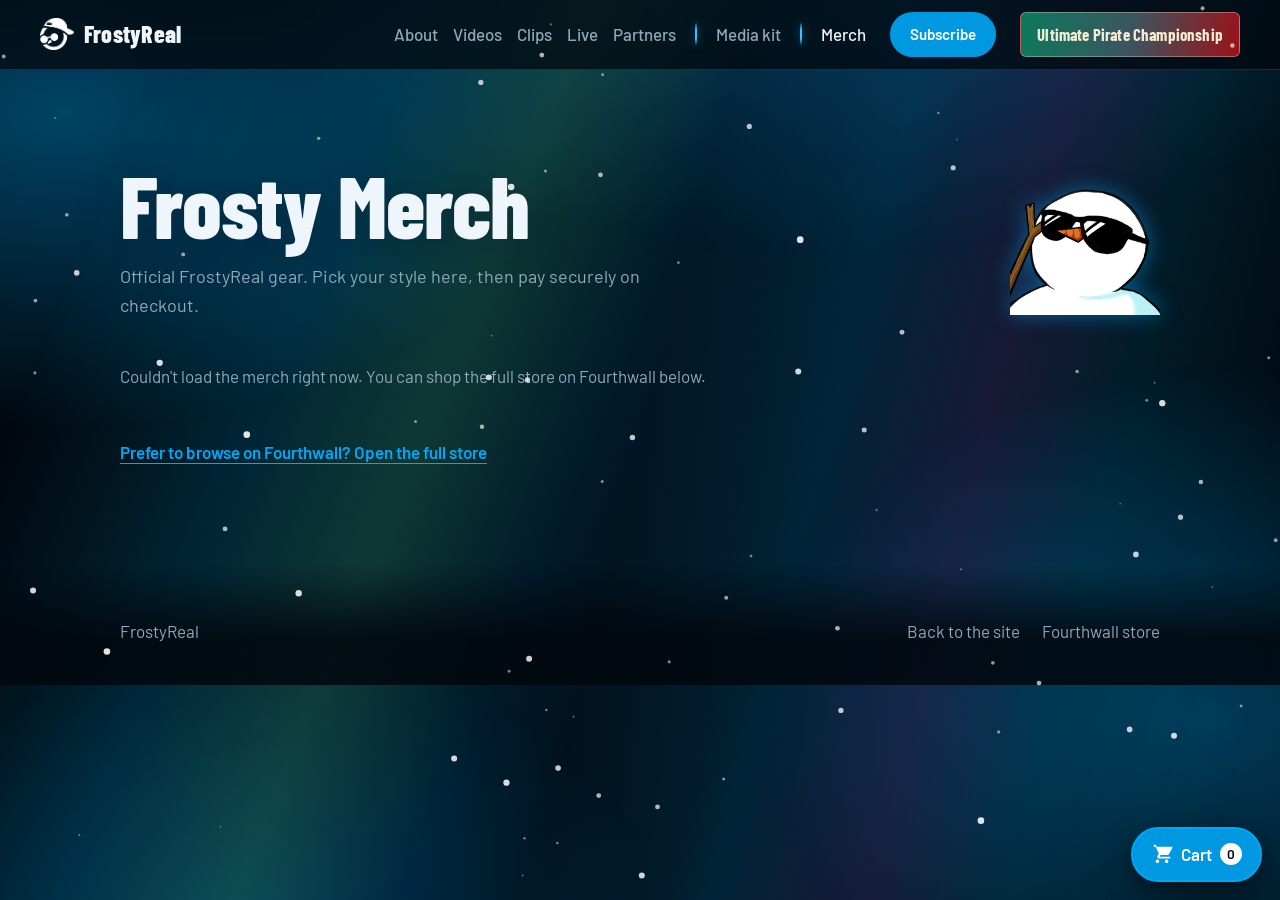
==== merch.html @ 1eb780c6 "Initial Upload" ====
<!doctype html>
<html lang="en">
<head>
  <meta charset="utf-8">
  <meta name="viewport" content="width=device-width, initial-scale=1">
  <title>Frosty Merch | FrostyReal</title>
  <meta name="description" content="Official FrostyReal merch. Hoodies, shirts, shorts and more. Pick your style here and check out securely.">
  <meta property="og:title" content="FrostyReal merch">
  <meta property="og:image" content="images/banner.jpg">
  <link rel="icon" href="images/favicon.png">
  <link rel="preconnect" href="https://fonts.googleapis.com">
  <link rel="preconnect" href="https://fonts.gstatic.com" crossorigin>
  <link href="https://fonts.googleapis.com/css2?family=Barlow+Condensed:wght@600;700;800&family=Barlow:wght@400;500;600&display=swap" rel="stylesheet">
  <link rel="stylesheet" href="style.css">
  <link rel="stylesheet" href="merch.css">
</head>
<body class="merch-page">
  <canvas id="snow" aria-hidden="true"></canvas>

  <header class="nav">
    <a class="nav-brand" href="index.html#top" aria-label="FrostyReal home">
      <img src="images/logo-white.png" alt="" width="34" height="32">
      <span>FrostyReal</span>
    </a>
    <nav class="nav-links" aria-label="Main">
      <a href="index.html#about">About</a>
      <a href="index.html#videos">Videos</a>
      <a href="index.html#clips">Clips</a>
      <a href="index.html#live">Live</a>
      <a href="index.html#partners">Partners</a>
      <span class="nav-sep" aria-hidden="true"></span>
      <a href="media-kit.html">Media kit</a>
      <span class="nav-sep" aria-hidden="true"></span>
      <a href="merch.html" aria-current="page">Merch</a>
    </nav>
    <a class="btn btn-small" href="https://www.youtube.com/@frostyreallive?sub_confirmation=1" target="_blank" rel="noopener">Subscribe</a>
    <a class="upc-tab" href="upc.html"><span class="upc-long">Ultimate Pirate Championship</span><span class="upc-short">UPC</span></a>
  </header>

  <main>
    <section class="shop-top">
      <div class="wrap shop-top-inner">
        <div>
          <h1>Frosty Merch</h1>
          <p class="lead">Official FrostyReal gear. Pick your style here, then pay securely on checkout.</p>
        </div>
        <img class="shop-emote" src="images/emote-shades.png" alt="" width="256" height="256">
      </div>
    </section>

    <section class="shop-body">
      <div class="wrap">
        <p id="shop-status" class="shop-status" aria-live="polite">Loading the merch...</p>
        <ul id="shop-grid" class="shop-grid"></ul>
        <p class="more"><a href="https://frostyrealkick-shop.fourthwall.com/" target="_blank" rel="noopener">Prefer to browse on Fourthwall? Open the full store</a></p>
      </div>
    </section>
  </main>

  <button id="cart-btn" class="cart-btn" type="button" aria-label="Open cart">
    <svg viewBox="0 0 24 24" width="22" height="22" aria-hidden="true"><path fill="currentColor" d="M7 18a2 2 0 1 0 0 4 2 2 0 0 0 0-4zm10 0a2 2 0 1 0 0 4 2 2 0 0 0 0-4zM3 2v2h2l3.6 7.6-1.4 2.4A2 2 0 0 0 9 17h12v-2H9.4l1.1-2h7.5a2 2 0 0 0 1.7-1l3.6-6.5A1 1 0 0 0 22.4 4H6.2l-.9-2H3z"/></svg>
    <span>Cart</span><span id="cart-count" class="cart-count">0</span>
  </button>

  <div id="overlay" class="overlay" hidden></div>

  <aside id="cart" class="drawer" aria-label="Your cart" hidden>
    <div class="drawer-head"><h2>Your cart</h2><button type="button" class="x" id="cart-close" aria-label="Close cart">&times;</button></div>
    <ul id="cart-lines" class="cart-lines"></ul>
    <div class="drawer-foot">
      <p class="subtotal"><span>Subtotal</span><strong id="cart-total">$0.00</strong></p>
      <p class="fine">Shipping and taxes are added at checkout.</p>
      <button id="checkout" class="btn btn-wide" type="button">Checkout</button>
      <p id="cart-msg" class="fine" aria-live="polite"></p>
    </div>
  </aside>

  <div id="pdp" class="pdp" role="dialog" aria-modal="true" aria-labelledby="pdp-title" hidden>
    <div class="pdp-card">
      <button type="button" class="x pdp-x" id="pdp-close" aria-label="Close">&times;</button>
      <div class="pdp-gallery">
        <div class="pdp-stage"><img id="pdp-main" alt=""></div>
        <ul id="pdp-thumbs" class="pdp-thumbs"></ul>
      </div>
      <div class="pdp-info">
        <h2 id="pdp-title"></h2>
        <p id="pdp-price" class="pdp-price"></p>
        <div id="pdp-colors" class="opt"></div>
        <div id="pdp-sizes" class="opt"></div>
        <p id="pdp-desc" class="pdp-desc"></p>
        <button id="pdp-add" class="btn btn-wide" type="button">Add to cart</button>
        <p id="pdp-msg" class="fine" aria-live="polite"></p>
      </div>
    </div>
  </div>

  <footer class="footer">
    <div class="wrap footer-inner">
      <span>FrostyReal</span>
      <span class="footer-links">
        <a href="index.html">Back to the site</a>
        <a href="https://frostyrealkick-shop.fourthwall.com/" target="_blank" rel="noopener">Fourthwall store</a>
      </span>
    </div>
  </footer>

  <script src="script.js"></script>
  <script src="merch.js"></script>
</body>
</html>
---- style.css ----
:root {
  --night: #02070d;
  --night-2: #06121d;
  --deep: #0a2236;
  --frost: #0098e0;
  --frost-bright: #00a7f5;
  --ice: #eef6fb;
  --mute: #8fa8ba;
  --line: rgba(238, 246, 251, 0.12);
  --display: "Barlow Condensed", "Arial Narrow", sans-serif;
  --body: "Barlow", system-ui, sans-serif;
}

*, *::before, *::after { box-sizing: border-box; }
html { scroll-behavior: smooth; scroll-padding-top: 76px; }
body {
  margin: 0;
  background: var(--night);
  color: var(--ice);
  font-family: var(--body);
  font-size: 1.0625rem;
  line-height: 1.6;
  -webkit-font-smoothing: antialiased;
}
img { max-width: 100%; display: block; }
a { color: inherit; }
:focus-visible { outline: 3px solid var(--frost-bright); outline-offset: 3px; border-radius: 4px; }

#snow {
  position: fixed;
  inset: 0;
  width: 100%;
  height: 100%;
  pointer-events: none;
  z-index: 50;
}

/* Navigation */
.nav {
  position: sticky;
  top: 0;
  z-index: 40;
  display: flex;
  align-items: center;
  gap: 24px;
  padding: 12px clamp(16px, 4vw, 40px);
  background: rgba(2, 7, 13, 0.72);
  backdrop-filter: blur(10px);
  border-bottom: 1px solid var(--line);
}
.nav-brand { display: flex; align-items: center; gap: 10px; text-decoration: none; font-family: var(--display); font-weight: 800; font-size: 1.5rem; letter-spacing: 0.01em; }
.nav-links { display: flex; gap: 22px; margin-left: auto; }
.nav-links a { text-decoration: none; color: var(--mute); font-weight: 500; transition: color 0.15s; }
.nav-links a:hover { color: var(--ice); }

/* Buttons */
.btn {
  display: inline-block;
  padding: 13px 26px;
  border-radius: 999px;
  background: var(--frost);
  color: #fff;
  font-weight: 600;
  text-decoration: none;
  border: 2px solid var(--frost);
  transition: background 0.15s, border-color 0.15s, transform 0.15s;
}
.btn:hover { background: var(--frost-bright); border-color: var(--frost-bright); }
.btn-ghost { background: transparent; border-color: rgba(255, 255, 255, 0.7); }
.btn-ghost:hover { background: rgba(255, 255, 255, 0.14); border-color: #fff; }
.btn-small { padding: 8px 18px; font-size: 0.95rem; }

/* Hero: the banner, rebuilt as a page */
.hero {
  position: relative;
  overflow: hidden;
  min-height: min(88vh, 780px);
  display: flex;
  align-items: center;
  background: linear-gradient(180deg, var(--frost-bright) 0%, #0079b8 34%, #013a5c 66%, rgba(2, 7, 13, 0.0) 100%);
}
.hero-inner {
  position: relative;
  z-index: 2;
  width: 100%;
  max-width: 1120px;
  margin: 0 auto;
  padding: 72px clamp(16px, 4vw, 40px) 150px;
  display: grid;
  grid-template-columns: auto 1fr;
  align-items: center;
  gap: clamp(28px, 6vw, 80px);
}
.hero-logo { width: clamp(150px, 24vw, 300px); height: auto; filter: drop-shadow(0 12px 32px rgba(0, 20, 40, 0.35)); animation: rise 0.9s ease-out both; }
.hero-copy { animation: rise 0.9s 0.15s ease-out both; }
h1 {
  margin: 0;
  font-family: var(--display);
  font-weight: 800;
  font-size: clamp(4.2rem, 13vw, 9rem);
  line-height: 0.88;
  letter-spacing: -0.01em;
  text-shadow: 0 6px 40px rgba(0, 25, 50, 0.35);
}
.hero-tag { margin: 18px 0 8px; font-family: var(--display); font-weight: 600; font-size: clamp(1.5rem, 3.2vw, 2.25rem); line-height: 1.1; }
.hero-sub { margin: 0 0 28px; max-width: 34ch; font-size: 1.125rem; color: rgba(255, 255, 255, 0.88); }
.hero-actions { display: flex; flex-wrap: wrap; gap: 12px; }

.hills { position: absolute; left: 0; right: 0; bottom: -1px; width: 100%; height: clamp(110px, 18vw, 220px); z-index: 1; }
.hill-back { fill: #0a2236; }
.hill-front { fill: var(--night-2); }

@keyframes rise { from { opacity: 0; transform: translateY(24px); } to { opacity: 1; transform: none; } }

/* Sections */
.section { padding: clamp(56px, 9vw, 104px) 0; background: var(--night-2); }
.section-alt { background: var(--night); }
.wrap { width: 100%; max-width: 1120px; margin: 0 auto; padding: 0 clamp(16px, 4vw, 40px); }
h2 { margin: 0 0 8px; font-family: var(--display); font-weight: 800; font-size: clamp(2.4rem, 6vw, 3.75rem); line-height: 1; }
h3 { margin: 0 0 10px; font-family: var(--display); font-weight: 700; font-size: clamp(1.5rem, 3vw, 2rem); line-height: 1.1; }
.lead { margin: 0 0 36px; max-width: 56ch; color: var(--mute); font-size: 1.125rem; }
.more { margin: 28px 0 0; }
.more a { color: var(--frost-bright); font-weight: 600; text-underline-offset: 4px; }
.more a:hover { color: #fff; }

.player { position: relative; aspect-ratio: 16 / 9; background: #000; border-radius: 10px; overflow: hidden; box-shadow: 0 20px 60px rgba(0, 0, 0, 0.5); }
.player iframe { position: absolute; inset: 0; width: 100%; height: 100%; border: 0; }
.player-live { max-width: 960px; }

.featured { display: grid; grid-template-columns: 1.7fr 1fr; gap: clamp(20px, 4vw, 44px); align-items: center; margin-bottom: 48px; }
.featured-text p { margin: 0 0 20px; color: var(--mute); }

.video-grid { list-style: none; margin: 0; padding: 0; display: grid; grid-template-columns: repeat(auto-fill, minmax(190px, 1fr)); gap: 24px 20px; }
.video-grid a { display: block; text-decoration: none; }
.video-grid img { width: 100%; aspect-ratio: 16 / 9; object-fit: cover; border-radius: 8px; background: var(--deep); transition: transform 0.2s, box-shadow 0.2s; }
.video-grid a:hover img { transform: translateY(-3px); box-shadow: 0 0 0 2px var(--frost); }
.video-grid span { display: block; margin-top: 10px; font-weight: 500; line-height: 1.35; }

.clip-grid { display: grid; grid-template-columns: repeat(auto-fill, minmax(200px, 1fr)); gap: 20px; }
.clip { position: relative; aspect-ratio: 9 / 16; background: #000; border-radius: 10px; overflow: hidden; }
.clip iframe { position: absolute; inset: 0; width: 100%; height: 100%; border: 0; }
.clip-empty { grid-column: 1 / -1; padding: 40px 24px; border: 2px dashed var(--line); border-radius: 10px; color: var(--mute); }
.clip-empty a { color: var(--frost-bright); font-weight: 600; }

/* Media kit */
.kit { display: grid; grid-template-columns: 1fr 1fr; gap: clamp(28px, 5vw, 64px); align-items: start; }
.kit-about p { margin: 0 0 24px; max-width: 52ch; }
.kit-stats { margin: 0; display: grid; grid-template-columns: 1fr 1fr; gap: 14px; }
.kit-stats div { padding: 18px 20px; background: var(--night-2); border: 1px solid var(--line); border-radius: 10px; }
.kit-stats dt { color: var(--mute); font-size: 0.95rem; }
.kit-stats dd { margin: 4px 0 0; font-family: var(--display); font-weight: 800; font-size: 2.4rem; line-height: 1; color: var(--frost-bright); }
.kit-stats .todo { border-style: dashed; }
.kit-stats .todo dd { font-family: var(--body); font-weight: 500; font-size: 1rem; color: var(--mute); padding-top: 10px; }
.note { margin: 24px 0 0; color: var(--mute); font-size: 0.9rem; }

.footer { padding: 32px 0 40px; background: var(--night); border-top: 1px solid var(--line); color: var(--mute); }
.footer-inner { display: flex; flex-wrap: wrap; gap: 16px; justify-content: space-between; }
.footer-links { display: flex; flex-wrap: wrap; gap: 8px 22px; }
.footer a { text-decoration: none; }
.footer a:hover { color: var(--ice); }

/* Phones and small screens */
@media (max-width: 820px) {
  .hero-inner { grid-template-columns: 1fr; text-align: left; padding-top: 48px; }
  .hero-logo { width: 130px; }
  .featured, .kit { grid-template-columns: 1fr; }
  .nav { flex-wrap: wrap; gap: 8px 16px; }
  .nav-links { order: 3; width: 100%; margin-left: 0; gap: 18px; overflow-x: auto; padding-bottom: 2px; }
  .nav .btn { margin-left: auto; }
}
@media (max-width: 480px) {
  .kit-stats { grid-template-columns: 1fr; }
}

@media (prefers-reduced-motion: reduce) {
  html { scroll-behavior: auto; }
  .hero-logo, .hero-copy { animation: none; }
  .video-grid img { transition: none; }
}

.kit-about .email { margin: 14px 0 0; color: var(--mute); font-size: 0.95rem; }

/* ---------- Embeds and fallbacks ---------- */
.embed-fallback {
  position: absolute; inset: 0;
  display: flex; flex-direction: column; align-items: center; justify-content: center; gap: 12px;
  padding: 16px; text-align: center; text-decoration: none; color: #fff;
  background: linear-gradient(180deg, #013a5c, var(--night)) center / cover no-repeat;
}
.embed-fallback::before { content: ""; position: absolute; inset: 0; background: rgba(2, 7, 13, 0.45); transition: background 0.2s; }
.embed-fallback:hover::before { background: rgba(2, 7, 13, 0.25); }
.embed-play, .embed-label { position: relative; }
.embed-play { width: 62px; height: 62px; border-radius: 50%; background: var(--frost); box-shadow: 0 6px 24px rgba(0, 0, 0, 0.45); }
.embed-play::after { content: ""; position: absolute; left: 25px; top: 18px; border-left: 20px solid #fff; border-top: 13px solid transparent; border-bottom: 13px solid transparent; }
.embed-label { font-weight: 600; font-size: 0.95rem; text-shadow: 0 2px 10px rgba(0, 0, 0, 0.6); }

.clip-grid { grid-template-columns: repeat(auto-fill, minmax(190px, 1fr)); align-items: start; }
.clip-card p { margin: 10px 0 0; font-weight: 500; line-height: 1.35; }
.clip .embed-label { font-size: 0.85rem; }

.live-grid { display: grid; grid-template-columns: 1fr 1fr; gap: clamp(20px, 3vw, 36px); }
.live-grid h3 { margin-bottom: 12px; }

/* ---------- Partners ---------- */
.section-partner { background: var(--night); }
.partner-grid { display: grid; grid-template-columns: 1.15fr 1fr; gap: clamp(24px, 4vw, 52px); align-items: stretch; }
.sponsor { display: grid; grid-template-columns: auto 1fr; gap: clamp(18px, 3vw, 32px); align-items: center; padding: clamp(18px, 3vw, 28px); background: var(--deep); border: 1px solid var(--line); border-radius: 14px; }
.sponsor-logo { display: block; padding: 12px; background: #fbf8f2; border-radius: 12px; }
.sponsor-logo img { width: clamp(120px, 16vw, 190px); height: auto; }
.sponsor-text p { margin: 0 0 12px; }
.sponsor-text .code { color: var(--mute); }
.sponsor-text .code strong { color: var(--frost-bright); font-size: 1.1em; }
.work-with-me ul { margin: 0 0 24px; padding-left: 1.2em; }
.work-with-me li { margin-bottom: 6px; }

.kit-stats-wide { grid-template-columns: repeat(auto-fit, minmax(150px, 1fr)); margin-bottom: 28px; }

/* ---------- Media kit page ---------- */
.mk-top { background: linear-gradient(180deg, var(--frost-bright), #0079b8 55%, #013a5c); }
.mk-top-inner { max-width: 1120px; margin: 0 auto; padding: clamp(32px, 6vw, 64px) clamp(16px, 4vw, 40px); display: grid; grid-template-columns: auto 1fr; gap: clamp(24px, 5vw, 64px); align-items: center; }
.mk-photo { width: clamp(150px, 26vw, 320px); height: auto; border-radius: 14px; box-shadow: 0 16px 48px rgba(0, 20, 40, 0.45); }
.mk-mark { margin-bottom: 12px; }
.mk-id h1 { font-size: clamp(3.4rem, 9vw, 6.5rem); }
.mk-tag { margin: 12px 0 20px; font-family: var(--display); font-weight: 600; font-size: clamp(1.3rem, 2.6vw, 1.8rem); }
.mk-total { margin: 0; max-width: 34ch; font-size: 1.1rem; color: rgba(255, 255, 255, 0.9); }
.mk-total strong { display: block; font-family: var(--display); font-weight: 800; font-size: clamp(2.6rem, 6vw, 4rem); line-height: 1; color: #fff; }

.mk-section { padding: clamp(36px, 6vw, 64px) 0; background: var(--night-2); }
.mk-section.mk-two { background: var(--night); }
.mk-circles { list-style: none; margin: 0; padding: 0; display: grid; grid-template-columns: repeat(auto-fit, minmax(150px, 1fr)); gap: 20px; }
.mk-circles li { aspect-ratio: 1; display: flex; flex-direction: column; align-items: center; justify-content: center; gap: 6px; padding: 18px; text-align: center; border: 2px solid var(--frost); border-radius: 50%; background: rgba(0, 152, 224, 0.08); max-width: 220px; justify-self: center; width: 100%; }
.mk-circles strong { font-family: var(--display); font-weight: 800; font-size: clamp(2rem, 4.5vw, 3rem); line-height: 1; color: var(--frost-bright); }
.mk-circles span { color: var(--mute); font-size: 0.9rem; line-height: 1.3; }

.mk-cols { display: grid; grid-template-columns: 1fr auto; gap: clamp(24px, 5vw, 64px); align-items: center; }
.mk-about { margin: 0; max-width: 62ch; }
.mk-snowman { width: clamp(150px, 22vw, 260px); height: auto; }
.mk-list { margin: 0; padding-left: 1.2em; max-width: 56ch; }
.mk-list li { margin-bottom: 10px; }
.mk-current .sponsor-logo { display: inline-block; margin-top: 8px; }

.mk-audience { margin: 0; display: grid; grid-template-columns: repeat(auto-fit, minmax(240px, 1fr)); gap: 14px; }
.mk-audience div { padding: 18px 20px; background: var(--night); border: 1px solid var(--line); border-radius: 10px; }
.mk-audience dt { font-family: var(--display); font-weight: 700; font-size: 1.5rem; margin-bottom: 4px; }
.mk-audience dd { margin: 0; color: var(--mute); }
.mk-audience strong { color: var(--frost-bright); font-family: var(--display); font-weight: 800; font-size: 1.6rem; margin-right: 4px; }

.mk-contact { background: var(--night) !important; }
.mk-contact .mk-about { margin-bottom: 24px; }
.mk-contact a:not(.btn) { color: var(--frost-bright); font-weight: 600; }
button.btn { font: inherit; font-weight: 600; cursor: pointer; }
.nav-links a[aria-current="page"] { color: var(--ice); }

@media (max-width: 820px) {
  .live-grid, .partner-grid { grid-template-columns: 1fr; }
  .sponsor { grid-template-columns: 1fr; }
  .mk-top-inner { grid-template-columns: 1fr; }
  .mk-photo { width: 160px; }
  .mk-cols { grid-template-columns: 1fr; }
  .mk-snowman { width: 150px; }
}

@media print {
  #snow, .nav, .no-print, .footer { display: none !important; }
  body { -webkit-print-color-adjust: exact; print-color-adjust: exact; }
  .mk-section, .mk-top { break-inside: avoid; }
}

/* ---------- About and schedule ---------- */
.section-about { background: var(--night); padding-top: clamp(40px, 6vw, 72px); }
.about-grid { display: grid; grid-template-columns: 1.4fr 1fr; gap: clamp(24px, 5vw, 64px); align-items: start; }
.about-text { margin: 0 0 16px; max-width: 58ch; }
.schedule { padding: 22px 26px; background: var(--deep); border: 1px solid var(--line); border-left: 4px solid var(--frost); border-radius: 12px; }
.schedule h3 { margin-bottom: 12px; }
.schedule-days { list-style: none; margin: 0 0 12px; padding: 0; font-family: var(--display); font-weight: 700; font-size: 1.7rem; line-height: 1.25; }
.schedule-time { margin: 0 0 6px; font-family: var(--display); font-weight: 800; font-size: 2.2rem; line-height: 1; color: var(--frost-bright); }
.schedule-where { margin: 0; color: var(--mute); }

/* ---------- Ultimate Pirate Championship tab ---------- */
.upc-tab { display: inline-flex; align-items: center; padding: 8px 16px; border-radius: 6px; text-decoration: none; font-family: var(--display); font-weight: 700; font-size: 1.05rem; letter-spacing: 0.01em; color: #f3ead2; background: linear-gradient(100deg, #0b7a5c, #3b5560 50%, #9b1219); border: 1px solid rgba(243, 234, 210, 0.35); transition: filter 0.15s; }
.upc-tab:hover { filter: brightness(1.15); }
.upc-short { display: none; }
@media (max-width: 820px) {
  .about-grid { grid-template-columns: 1fr; }
  .upc-long { display: none; }
  .upc-short { display: inline; }
}

/* Menu wraps to two rows on mid-size screens so every tab stays visible */
@media (max-width: 1100px) {
  .nav { flex-wrap: wrap; gap: 8px 16px; }
  .nav-links { order: 3; width: 100%; margin-left: 0; gap: 20px; overflow-x: auto; padding-bottom: 2px; }
  .nav .btn { margin-left: auto; }
}

/* ---------- About animation ---------- */
.about-lead { margin: 6px 0 18px; max-width: 44ch; font-family: var(--body); font-weight: 600; font-size: clamp(1.05rem, 2vw, 1.3rem); line-height: 1.4; color: var(--frost-bright); }
.reveal { opacity: 0; transform: translateY(22px); transition: opacity 0.7s ease, transform 0.7s ease; }
.reveal.in { opacity: 1; transform: none; }
.about-text.reveal:nth-of-type(2) { transition-delay: 0.12s; }
.about-text.reveal:nth-of-type(3) { transition-delay: 0.24s; }
.schedule.reveal { transition-delay: 0.2s; }
.schedule-days li { padding-left: 0; transition: color 0.3s, padding 0.3s; }
.schedule-days li.today { color: var(--frost-bright); padding-left: 14px; position: relative; }
.schedule-days li.today::before { content: ""; position: absolute; left: 0; top: 50%; width: 8px; height: 8px; margin-top: -4px; border-radius: 50%; background: var(--frost-bright); animation: pulse 1.8s ease-out infinite; }
@keyframes pulse { 0% { box-shadow: 0 0 0 0 rgba(0,167,245,0.7); } 100% { box-shadow: 0 0 0 12px rgba(0,167,245,0); } }
.schedule-next { margin: 0 0 10px; font-weight: 600; color: var(--ice, #cfeeff); min-height: 1.5em; }
.schedule-next strong { color: var(--frost-bright); font-variant-numeric: tabular-nums; }
.schedule { transition: box-shadow 0.3s, transform 0.3s; }
.schedule:hover { box-shadow: 0 0 34px rgba(0,152,224,0.28); }

/* ---------- Kick card ---------- */
.kick-box { max-width: 960px; }
.kick-card { position: relative; display: grid; grid-template-columns: 1.3fr 1fr; gap: 0; background: var(--deep); border: 1px solid var(--line); border-radius: 12px; overflow: hidden; box-shadow: 0 20px 60px rgba(0,0,0,0.5); }
.kick-art { min-height: 240px; display: flex; align-items: center; justify-content: center; background: radial-gradient(circle at 30% 30%, #0a4a70, var(--night-2)); }
.kick-art img { width: 46%; max-width: 200px; height: auto; opacity: 0.95; }
.kick-info { padding: clamp(20px, 4vw, 36px); display: flex; flex-direction: column; justify-content: center; gap: 10px; }
.kick-badge { align-self: flex-start; padding: 3px 12px; border-radius: 999px; background: rgba(0,152,224,0.18); border: 1px solid var(--frost); color: var(--frost-bright); font-weight: 600; font-size: 0.85rem; }
.kick-info h3 { margin: 0; font-size: clamp(1.3rem, 2.6vw, 1.8rem); line-height: 1.15; }
.kick-info p { margin: 0; color: var(--mute); }
.kick-info .hero-actions { margin-top: 6px; }
@media (max-width: 760px) { .kick-card { grid-template-columns: 1fr; } .kick-art { min-height: 150px; } }
@media (prefers-reduced-motion: reduce) { .reveal { opacity: 1; transform: none; transition: none; } .schedule-days li.today::before { animation: none; } }

.schedule-where a { color: var(--frost-bright); font-weight: 600; text-decoration: underline; text-underline-offset: 3px; transition: color 0.15s; }
.schedule-where a:hover { color: #fff; }

/* ---------- Drifting blue glow behind the whole page ---------- */
body::before { content: ""; position: fixed; inset: -25%; z-index: -1; pointer-events: none;
  background:
    radial-gradient(38% 34% at 20% 25%, rgba(0, 152, 224, 0.42), transparent 70%),
    radial-gradient(34% 38% at 80% 70%, rgba(0, 167, 245, 0.32), transparent 70%),
    radial-gradient(44% 34% at 60% 12%, rgba(10, 70, 110, 0.55), transparent 70%),
    radial-gradient(30% 30% at 30% 85%, rgba(0, 120, 190, 0.25), transparent 70%);
  animation: drift 26s ease-in-out infinite alternate; will-change: transform; }
@keyframes drift {
  0% { transform: translate3d(-5%, -4%, 0) scale(1); }
  50% { transform: translate3d(6%, 5%, 0) scale(1.15); }
  100% { transform: translate3d(-3%, 7%, 0) scale(1.05); }
}
/* let the glow show through the sections */
.section { background: rgba(6, 18, 29, 0.5); }
.section-alt, .section-about, .section-partner { background: rgba(2, 7, 13, 0.45); }
.mk-section { background: rgba(6, 18, 29, 0.62); }
.mk-section.mk-two { background: rgba(2, 7, 13, 0.45); }
.mk-contact { background: rgba(2, 7, 13, 0.56) !important; }
.footer { background: rgba(2, 7, 13, 0.88); }

/* ---------- Card lift and tilt ---------- */
.tilt { transition: transform 0.18s ease-out, box-shadow 0.3s, border-color 0.3s; transform: perspective(900px) rotateX(var(--rx, 0deg)) rotateY(var(--ry, 0deg)) translateY(var(--lift, 0px)); will-change: transform; }
.tilt.is-tilting { --lift: -6px; box-shadow: 0 18px 40px rgba(0, 0, 0, 0.5), 0 0 28px rgba(0, 152, 224, 0.28); border-color: rgba(0, 167, 245, 0.55); }
.clip-card { transition: transform 0.25s, filter 0.25s; }
.clip-card:hover { transform: translateY(-6px); filter: drop-shadow(0 12px 22px rgba(0, 152, 224, 0.32)); }
@media (prefers-reduced-motion: reduce) { body::before { animation: none; } .tilt, .clip-card { transition: none; } }
.hero-tag { margin-bottom: 24px; }

/* Work with me: card with a white rounded outline */
.work-with-me { padding: clamp(18px, 3vw, 28px); background: var(--deep); border: 2px solid rgba(255, 255, 255, 0.85); border-radius: 14px; }
.work-with-me h3 { margin-top: 0; }

/* Softer Work with me outline; brighter on hover */
.work-with-me { border: 1px solid var(--line); transition: border-color 0.3s, box-shadow 0.3s; }
.work-with-me:hover { border-color: rgba(255, 255, 255, 0.4); box-shadow: 0 0 26px rgba(255, 255, 255, 0.12); }
.work-with-me.tilt.is-tilting { border-color: rgba(255, 255, 255, 0.4); box-shadow: 0 18px 40px rgba(0,0,0,0.5), 0 0 26px rgba(255,255,255,0.14); }

/* No hard lines between sections: one continuous glowing backdrop */
.section, .section-alt, .section-about, .section-partner, .mk-section, .mk-section.mk-two { background: transparent; }
.mk-contact { background: transparent !important; }
.footer { background: linear-gradient(180deg, transparent, rgba(2, 7, 13, 0.85) 60%); border-top: 0; }
.hill-front { fill: #02070d; }
.hills { -webkit-mask-image: linear-gradient(180deg, #000 45%, transparent 100%); mask-image: linear-gradient(180deg, #000 45%, transparent 100%); }

/* ---------- Northern lights ribbons ---------- */
body::after { content: ""; position: fixed; inset: -30% -25%; z-index: -1; pointer-events: none; opacity: 0.85;
  background:
    linear-gradient(112deg, transparent 24%, rgba(0, 190, 255, 0.20) 34%, rgba(70, 255, 210, 0.24) 41%, rgba(0, 150, 230, 0.16) 48%, transparent 58%),
    linear-gradient(104deg, transparent 50%, rgba(0, 152, 224, 0.24) 58%, rgba(130, 120, 255, 0.20) 65%, rgba(0, 190, 255, 0.14) 71%, transparent 80%);
  animation: aurora-sway 20s ease-in-out infinite alternate, aurora-glow 9s ease-in-out infinite alternate; will-change: transform, opacity; }
@keyframes aurora-sway {
  0% { transform: translate3d(-7%, -2%, 0) skewX(-9deg) scaleY(1); }
  50% { transform: translate3d(3%, 3%, 0) skewX(4deg) scaleY(1.12); }
  100% { transform: translate3d(8%, -3%, 0) skewX(10deg) scaleY(1); }
}
@keyframes aurora-glow { 0% { opacity: 0.55; } 100% { opacity: 1; } }
@media (prefers-reduced-motion: reduce) { body::after { animation: none; } }

/* ---------- Dividers between sections ---------- */
.section { padding: clamp(44px, 7vw, 80px) 0; }
.mk-section { padding: clamp(32px, 5vw, 52px) 0; }
.section + .section, .mk-section + .mk-section { position: relative; }
.section + .section::before, .mk-section + .mk-section::before {
  content: ""; position: absolute; top: 0; left: 50%; width: min(760px, 84%); height: 2px; transform: translateX(-50%);
  background: linear-gradient(90deg, transparent, rgba(0, 167, 245, 0.75) 30%, rgba(190, 240, 255, 0.95) 50%, rgba(0, 167, 245, 0.75) 70%, transparent);
  background-size: 200% 100%; animation: divider-shimmer 6s linear infinite; box-shadow: 0 0 18px rgba(0, 167, 245, 0.45); }
.section + .section::after, .mk-section + .mk-section::after {
  content: ""; position: absolute; top: -6px; left: 50%; width: 12px; height: 12px; margin-left: -6px; transform: rotate(45deg);
  background: var(--frost-bright); border: 2px solid #d8f3ff; box-shadow: 0 0 16px rgba(0, 167, 245, 0.9); }
@keyframes divider-shimmer { 0% { background-position: 0% 0; } 100% { background-position: 200% 0; } }
@media (prefers-reduced-motion: reduce) { .section + .section::before, .mk-section + .mk-section::before { animation: none; } }

/* Divider, sharper and bolder */
.section + .section::before, .mk-section + .mk-section::before {
  height: 3px; width: min(820px, 88%);
  clip-path: polygon(0 50%, 3% 0, 97% 0, 100% 50%, 97% 100%, 3% 100%);
  background: linear-gradient(90deg, transparent, #0079b8 22%, #00a7f5 40%, #e6f7ff 50%, #00a7f5 60%, #0079b8 78%, transparent);
  background-size: 200% 100%; box-shadow: none; }
.section + .section::after, .mk-section + .mk-section::after {
  top: -6px; width: 64px; height: 15px; margin-left: -32px; transform: none; border: 0;
  background: linear-gradient(180deg, #5cc9ff, #0098e0);
  clip-path: polygon(14px 0, calc(100% - 14px) 0, 100% 100%, 0 100%);
  box-shadow: none; filter: drop-shadow(0 0 6px rgba(0, 167, 245, 0.6)); }

/* Tighter gap between the hero and About */
.hills { height: clamp(80px, 11vw, 150px); }
.section-about { padding-top: clamp(12px, 2.5vw, 28px); }
.hero { min-height: min(68vh, 580px); }
.hero-inner { padding-bottom: clamp(80px, 11vw, 120px); }

/* Divider with a little snowman in the middle */
.section + .section::before, .mk-section + .mk-section::before {
  background: linear-gradient(90deg, transparent, #0079b8 18%, #00a7f5 38%, #e6f7ff 45%, transparent 46.5%, transparent 53.5%, #e6f7ff 55%, #00a7f5 62%, #0079b8 82%, transparent);
  background-size: 100% 100%; animation: none; }
.section + .section::after, .mk-section + .mk-section::after {
  top: -26px; width: 52px; height: 52px; margin-left: -26px; clip-path: none; border: 0;
  background: url("images/snowman-cool.png") center / contain no-repeat; filter: drop-shadow(0 0 8px rgba(0, 167, 245, 0.55)); animation: bob 4s ease-in-out infinite alternate; }
@keyframes bob { 0% { transform: translateY(-2px) rotate(-4deg); } 100% { transform: translateY(2px) rotate(4deg); } }
@media (prefers-reduced-motion: reduce) { .section + .section::after, .mk-section + .mk-section::after { animation: none; } }

/* Different snowman on every other divider */
.section + .section:nth-of-type(odd)::after, .mk-section + .mk-section:nth-of-type(odd)::after { background-image: url("images/snowman-hype.png"); animation-delay: -2s; }

/* Big dividers: you are moving to a new area (Merch, Media kit, footer) */
.section.major, .footer { position: relative; }
.section.major::before, .footer::before {
  content: ""; position: absolute; top: 0; left: 50%; width: min(1040px, 94%); height: 4px; transform: translateX(-50%);
  clip-path: polygon(0 50%, 2% 0, 98% 0, 100% 50%, 98% 100%, 2% 100%);
  background: linear-gradient(90deg, transparent, #0079b8 14%, #00a7f5 34%, #e6f7ff 43%, transparent 46%, transparent 54%, #e6f7ff 57%, #00a7f5 66%, #0079b8 86%, transparent); }
.section.major::after, .footer::after {
  content: ""; position: absolute; top: -34px; left: 50%; width: 68px; height: 68px; margin-left: -34px; clip-path: none; border: 0; transform: none;
  background: url("images/snowman-hype.png") center / contain no-repeat; filter: drop-shadow(0 0 10px rgba(0, 167, 245, 0.65)); animation: bob 4s ease-in-out infinite alternate; }
#media-kit.major::after, .footer::after { background-image: url("images/snowman-cool.png"); }
.footer { padding-top: 52px; border-top: 0; }
.merch-wrap { display: grid; grid-template-columns: 1fr auto; gap: clamp(20px, 5vw, 60px); align-items: center; }
.merch-snowman { width: clamp(120px, 20vw, 220px); height: auto; filter: drop-shadow(0 12px 30px rgba(0, 120, 200, 0.4)); animation: bob 5s ease-in-out infinite alternate; }
@media (max-width: 640px) { .merch-wrap { grid-template-columns: 1fr; } .merch-snowman { display: none; } }
.merch-snowman { width: clamp(100px, 13vw, 150px); }

/* A different emote on each divider */
#videos::after { background-image: url("images/emote-barrel.png") !important; }
#clips::after { background-image: url("images/emote-cannon.png") !important; }
#live::after { background-image: url("images/emote-hype.png") !important; }
#partners::after { background-image: url("images/emote-deadpan.png") !important; }
#merch::after { background-image: url("images/emote-chest.png") !important; }
#media-kit::after { background-image: url("images/emote-winna.png") !important; }
.footer::after { background-image: url("images/emote-shades.png") !important; }
/* media kit page */
.mk-section:nth-of-type(4n+2)::after { background-image: url("images/emote-barrel.png") !important; }
.mk-section:nth-of-type(4n+3)::after { background-image: url("images/emote-shades.png") !important; }
.mk-section:nth-of-type(4n+4)::after { background-image: url("images/emote-cannon.png") !important; }
.mk-section:nth-of-type(4n+5)::after { background-image: url("images/emote-winna.png") !important; }

/* Nav dividers: home sections | Merch | Media kit */
.nav-sep { display: inline-block; align-self: center; width: 2px; height: 20px; margin: 0 6px; border-radius: 1px; background: linear-gradient(180deg, transparent, var(--frost-bright), transparent); box-shadow: 0 0 8px rgba(0, 167, 245, 0.6); }
/* No divider before the footer; Partners gets the sunglasses snowman */
.footer::before, .footer::after { display: none; }
#partners::after { background-image: url("images/emote-shades.png") !important; }
.nav-links { gap: 15px; }
.nav-links a { white-space: nowrap; }
.nav-sep { width: 2px; height: 22px; margin: 0 4px; background: linear-gradient(180deg, rgba(0,167,245,0.25), #3cc0ff 30%, #3cc0ff 70%, rgba(0,167,245,0.25)); }

/* Moving light along the dividers (back again) */
.section + .section::before, .mk-section + .mk-section::before, .section.major::before {
  background:
    linear-gradient(90deg, transparent, rgba(255, 255, 255, 0.95) 50%, transparent) -40% 0 / 26% 100% no-repeat,
    linear-gradient(90deg, transparent, #0079b8 16%, #00a7f5 38%, #8fdcff 50%, #00a7f5 62%, #0079b8 84%, transparent);
  -webkit-mask-image: linear-gradient(90deg, #000 0 46.5%, transparent 46.5% 53.5%, #000 53.5%);
  mask-image: linear-gradient(90deg, #000 0 46.5%, transparent 46.5% 53.5%, #000 53.5%);
  animation: light-run 4.5s linear infinite; }
@keyframes light-run { 0% { background-position: -40% 0, 0 0; } 100% { background-position: 140% 0, 0 0; } }
@media (prefers-reduced-motion: reduce) { .section + .section::before, .mk-section + .mk-section::before, .section.major::before { animation: none; } }

/* Light now runs right to left */
@keyframes light-run { 0% { background-position: 140% 0, 0 0; } 100% { background-position: -40% 0, 0 0; } }

/* A bit more breathing room everywhere */
.section { padding: clamp(60px, 8.5vw, 96px) 0; }
.section-about { padding-top: clamp(40px, 6vw, 64px); }
.mk-section { padding: clamp(44px, 6vw, 68px) 0; }

/* Media kit divider: calmer emote */
#media-kit::after { background-image: url("images/emote-deadpan.png") !important; }

/* Even more breathing room */
.section { padding: clamp(76px, 10vw, 120px) 0; }
.section-about { padding-top: clamp(64px, 8vw, 96px); }
.mk-section { padding: clamp(56px, 7vw, 84px) 0; }

/* Same spacing everywhere, including About */
.section-about { padding-top: clamp(76px, 10vw, 120px); }
.section, .section-alt, .section-partner { padding-top: clamp(76px, 10vw, 120px); padding-bottom: clamp(76px, 10vw, 120px); }
.section-about { padding-bottom: clamp(76px, 10vw, 120px); }
---- merch.css ----
/* Merch page */
.shop-top { padding: clamp(48px, 8vw, 90px) 0 8px; }
.shop-top-inner { display: flex; align-items: center; justify-content: space-between; gap: 24px; }
.shop-top h1 { margin: 0 0 14px; font-family: var(--display); font-weight: 800; font-size: clamp(3rem, 8vw, 5.5rem); line-height: 1; }
.shop-top .lead { margin: 0; }
.shop-emote { width: clamp(90px, 14vw, 150px); height: auto; animation: bob 5s ease-in-out infinite alternate; filter: drop-shadow(0 0 10px rgba(0,167,245,0.5)); }
.shop-body { padding: 36px 0 clamp(60px, 8vw, 100px); }
.shop-status { margin: 0 0 20px; color: var(--mute); }
.shop-status:empty { display: none; }

.shop-grid { list-style: none; margin: 0; padding: 0; display: grid; grid-template-columns: repeat(auto-fill, minmax(230px, 1fr)); gap: 24px; }
.shop-card { display: block; width: 100%; padding: 0; text-align: left; color: inherit; font: inherit; cursor: pointer; background: var(--deep); border: 1px solid var(--line); border-radius: 14px; overflow: hidden; transition: transform 0.2s, box-shadow 0.3s, border-color 0.3s; }
.shop-card:hover, .shop-card:focus-visible { transform: translateY(-6px); border-color: rgba(0,167,245,0.55); box-shadow: 0 16px 36px rgba(0,0,0,0.5), 0 0 24px rgba(0,152,224,0.28); }
.shop-img { aspect-ratio: 3 / 4; background: #0b1a28; overflow: hidden; }
.shop-img img { width: 100%; height: 100%; object-fit: cover; display: block; transition: transform 0.4s; }
.shop-card:hover .shop-img img { transform: scale(1.05); }
.shop-meta { padding: 14px 16px 18px; }
.shop-name { margin: 0 0 4px; font-weight: 600; line-height: 1.3; }
.shop-price { margin: 0; color: var(--frost-bright); font-weight: 600; }
.shop-colors { margin: 8px 0 0; display: flex; gap: 6px; }
.shop-colors span { width: 14px; height: 14px; border-radius: 50%; border: 1px solid rgba(255,255,255,0.4); }

.cart-btn { position: fixed; right: 18px; bottom: 18px; z-index: 40; display: inline-flex; align-items: center; gap: 8px; padding: 12px 18px; color: #fff; font: inherit; font-weight: 600; background: var(--frost); border: 2px solid var(--frost-bright); border-radius: 999px; cursor: pointer; box-shadow: 0 8px 26px rgba(0,0,0,0.5); transition: transform 0.15s, background 0.15s; }
.cart-btn:hover { background: var(--frost-bright); transform: translateY(-2px); }
.cart-count { min-width: 22px; padding: 0 6px; text-align: center; border-radius: 999px; background: #fff; color: #02070d; font-size: 0.85rem; line-height: 22px; }

.overlay { position: fixed; inset: 0; z-index: 50; background: rgba(2,7,13,0.7); backdrop-filter: blur(3px); }
.overlay[hidden], .drawer[hidden], .pdp[hidden] { display: none; }
.drawer { position: fixed; top: 0; right: 0; bottom: 0; z-index: 60; width: min(420px, 100%); display: flex; flex-direction: column; background: var(--night-2); border-left: 1px solid var(--line); box-shadow: -20px 0 50px rgba(0,0,0,0.5); }
.drawer-head { display: flex; align-items: center; justify-content: space-between; padding: 18px 20px; border-bottom: 1px solid var(--line); }
.drawer-head h2 { margin: 0; font-size: 1.5rem; }
.x { width: 38px; height: 38px; font-size: 1.7rem; line-height: 1; color: var(--ice); background: transparent; border: 1px solid var(--line); border-radius: 50%; cursor: pointer; }
.x:hover { background: rgba(255,255,255,0.1); }
.cart-lines { list-style: none; margin: 0; padding: 8px 20px; flex: 1; overflow-y: auto; }
.cart-empty { padding: 24px 0; color: var(--mute); }
.cart-line { display: grid; grid-template-columns: 64px 1fr auto; gap: 12px; padding: 14px 0; border-bottom: 1px solid var(--line); align-items: start; }
.cart-line img { width: 64px; height: 80px; object-fit: cover; border-radius: 8px; background: #0b1a28; }
.cart-line h3 { margin: 0 0 2px; font-size: 1rem; font-family: var(--body); font-weight: 600; line-height: 1.25; }
.cart-line p { margin: 0; color: var(--mute); font-size: 0.9rem; }
.qty { display: inline-flex; align-items: center; gap: 4px; margin-top: 8px; }
.qty button { width: 28px; height: 28px; color: var(--ice); background: transparent; border: 1px solid var(--line); border-radius: 6px; cursor: pointer; font: inherit; }
.qty button:hover { background: rgba(255,255,255,0.1); }
.qty span { min-width: 26px; text-align: center; }
.line-price { font-weight: 600; }
.remove { display: block; margin-top: 8px; padding: 0; color: var(--mute); background: none; border: 0; text-decoration: underline; cursor: pointer; font: inherit; font-size: 0.85rem; text-align: right; }
.drawer-foot { padding: 16px 20px 22px; border-top: 1px solid var(--line); }
.subtotal { display: flex; justify-content: space-between; margin: 0 0 4px; font-size: 1.15rem; }
.fine { margin: 0 0 12px; color: var(--mute); font-size: 0.88rem; }
.btn-wide { width: 100%; cursor: pointer; font: inherit; font-weight: 600; text-align: center; color: #fff; }
.btn[disabled] { opacity: 0.5; cursor: not-allowed; }

.pdp { position: fixed; inset: 0; z-index: 70; display: flex; align-items: center; justify-content: center; padding: 16px; background: rgba(2,7,13,0.78); backdrop-filter: blur(4px); overflow-y: auto; }
.pdp-card { position: relative; width: min(940px, 100%); max-height: 100%; overflow-y: auto; display: grid; grid-template-columns: 1.1fr 1fr; gap: 28px; padding: 28px; background: var(--night-2); border: 1px solid var(--line); border-radius: 16px; box-shadow: 0 30px 80px rgba(0,0,0,0.6); }
.pdp-x { position: absolute; top: 12px; right: 12px; z-index: 2; background: var(--night-2); }
.pdp-gallery #pdp-main { width: 100%; aspect-ratio: 3 / 4; object-fit: cover; border-radius: 12px; background: #0b1a28; }
.pdp-thumbs { list-style: none; margin: 10px 0 0; padding: 0; display: flex; gap: 8px; overflow-x: auto; }
.pdp-thumbs button { padding: 0; width: 56px; height: 70px; border: 2px solid transparent; border-radius: 8px; overflow: hidden; cursor: pointer; background: #0b1a28; opacity: 0.7; }
.pdp-thumbs button[aria-current="true"] { border-color: var(--frost-bright); opacity: 1; }
.pdp-thumbs img { width: 100%; height: 100%; object-fit: cover; display: block; }
.pdp-info h2 { margin: 0 40px 8px 0; font-size: clamp(1.5rem, 3vw, 2.1rem); line-height: 1.1; }
.pdp-price { margin: 0 0 18px; color: var(--frost-bright); font-size: 1.4rem; font-weight: 700; }
.opt { margin: 0 0 16px; }
.opt h3 { margin: 0 0 8px; font-family: var(--body); font-weight: 600; font-size: 0.95rem; color: var(--mute); }
.opt h3 strong { color: var(--ice); }
.opt-list { display: flex; flex-wrap: wrap; gap: 8px; }
.chip { min-width: 46px; padding: 9px 14px; color: var(--ice); font: inherit; font-weight: 600; background: transparent; border: 1px solid rgba(255,255,255,0.3); border-radius: 8px; cursor: pointer; transition: border-color 0.15s, background 0.15s; }
.chip:hover { border-color: #fff; }
.chip[aria-pressed="true"] { border-color: var(--frost-bright); background: rgba(0,152,224,0.25); }
.chip[disabled] { opacity: 0.35; text-decoration: line-through; cursor: not-allowed; }
.swatch { width: 34px; height: 34px; padding: 0; border-radius: 50%; border: 2px solid rgba(255,255,255,0.35); cursor: pointer; }
.swatch[aria-pressed="true"] { outline: 3px solid var(--frost-bright); outline-offset: 2px; }
.pdp-desc { margin: 0 0 20px; color: var(--mute); font-size: 0.95rem; white-space: pre-line; max-height: 150px; overflow-y: auto; }
.pdp-desc:empty { display: none; }
body.lock { overflow: hidden; }
@media (max-width: 720px) { .pdp-card { grid-template-columns: 1fr; padding: 18px; } .shop-emote { display: none; } .shop-grid { grid-template-columns: repeat(2, 1fr); gap: 14px; } .shop-meta { padding: 10px 12px 14px; } }
@media (prefers-reduced-motion: reduce) { .shop-card, .shop-img img, .shop-emote { transition: none; animation: none; } }

/* Photos: the white studio background blends into a soft icy panel */
.shop-img, .pdp-stage, .cart-thumb, .pdp-thumbs button { background: #e5e5e5; isolation: isolate; }
.shop-img img, .pdp-stage img, .cart-thumb img, .pdp-thumbs img { mix-blend-mode: normal; }
.pdp-stage { border-radius: 12px; overflow: hidden; }
.pdp-gallery #pdp-main { background: transparent; border-radius: 0; display: block; }
.cart-thumb { width: 64px; height: 80px; border-radius: 8px; overflow: hidden; }
.cart-line .cart-thumb img { width: 100%; height: 100%; border-radius: 0; background: transparent; }

/* Arrange mode */
.arrange-bar { margin: 0 0 22px; padding: 16px 18px; background: rgba(0,152,224,0.14); border: 1px dashed var(--frost-bright); border-radius: 12px; }
.arrange-bar p { margin: 0 0 10px; font-weight: 600; }
.arrange-bar textarea { display: block; width: 100%; margin: 0 0 10px; padding: 8px 10px; color: var(--ice); font: 0.8rem/1.4 monospace; background: rgba(0,0,0,0.35); border: 1px solid var(--line); border-radius: 8px; resize: vertical; }
.arrange-bar .btn { cursor: pointer; font: inherit; font-weight: 600; color: #fff; }
.arranging .shop-card { cursor: grab; }
.arranging .shop-grid li { transition: transform 0.15s; }
.arranging .shop-grid li.dragging { opacity: 0.4; }
.arranging .shop-card:hover { transform: none; }
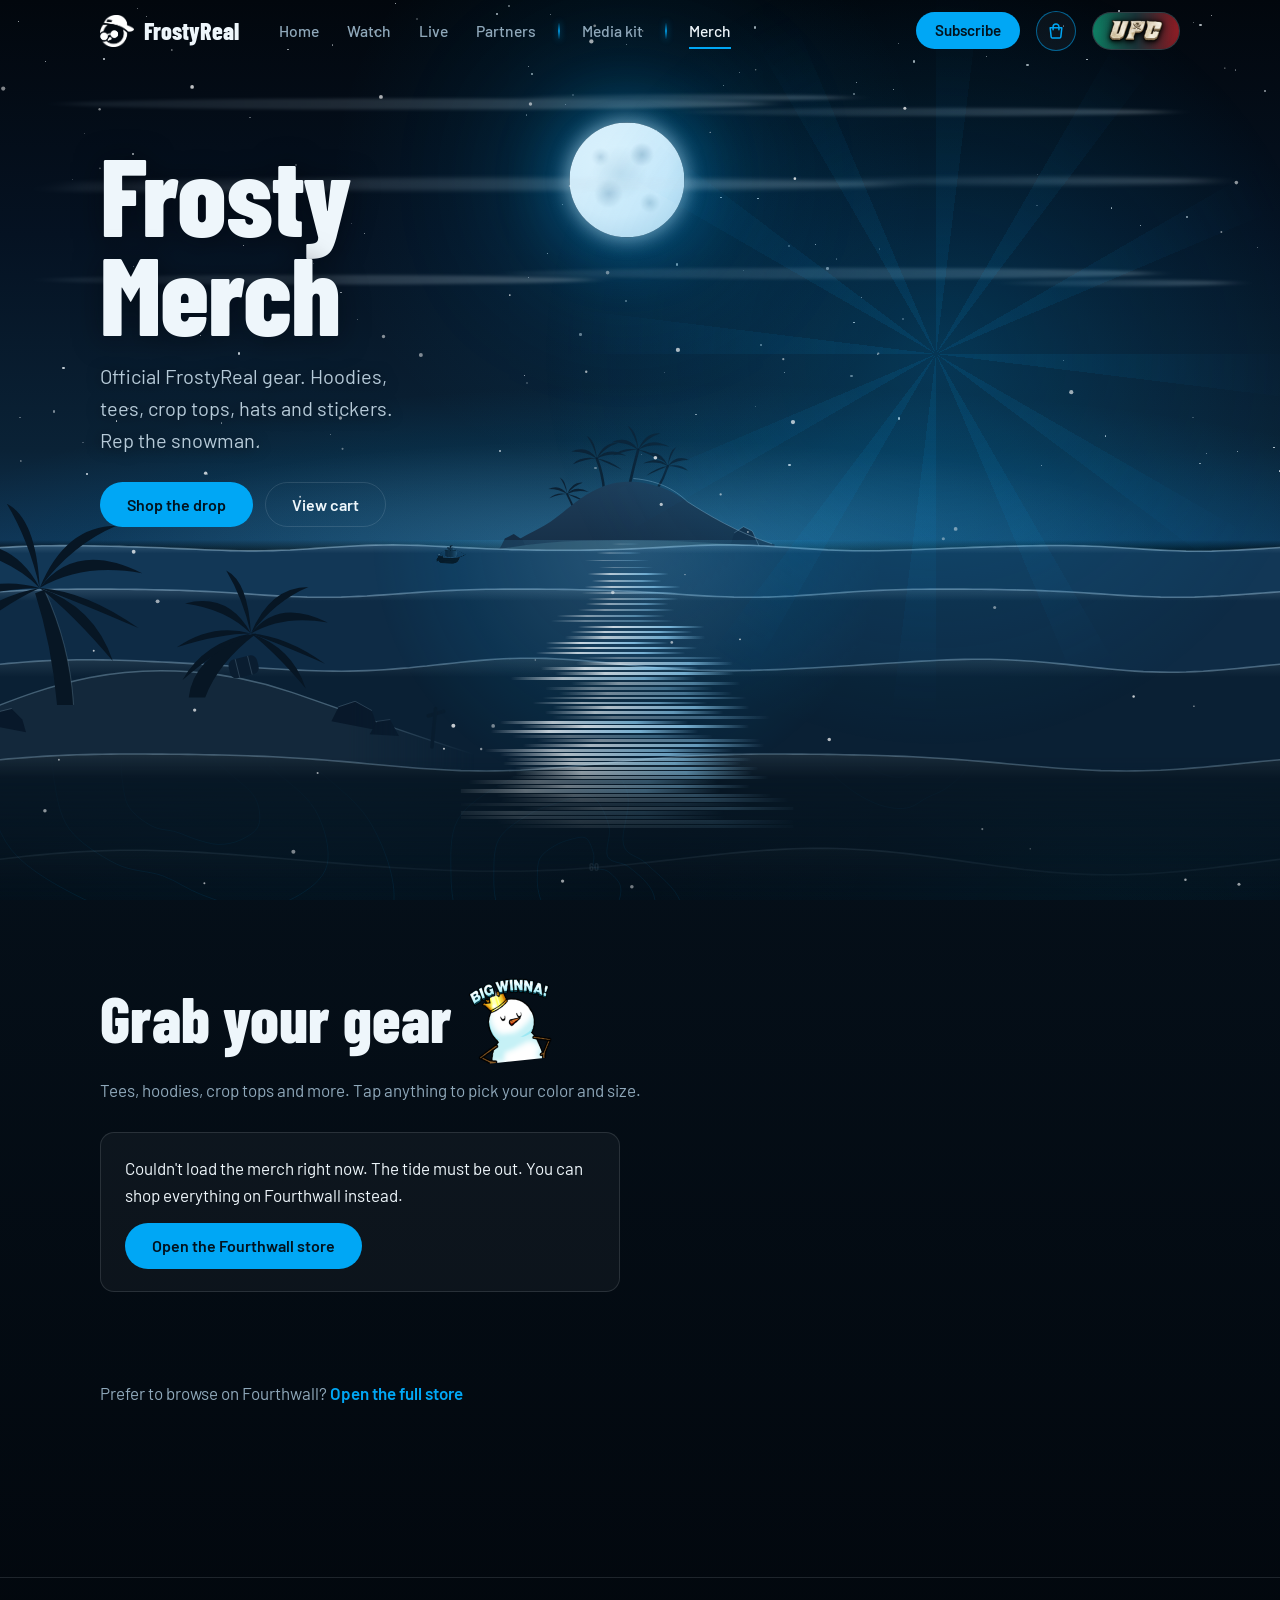
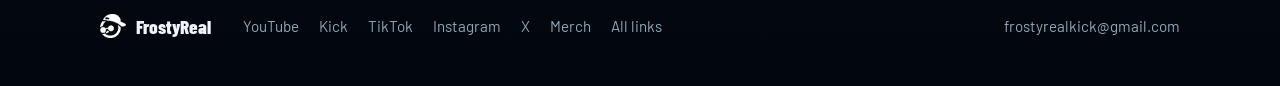
==== commit a0b2c42e: "New website design" ====
--- a/merch.html
+++ b/merch.html
@@ -4,107 +4,331 @@
   <meta charset="utf-8">
   <meta name="viewport" content="width=device-width, initial-scale=1">
   <title>Frosty Merch | FrostyReal</title>
-  <meta name="description" content="Official FrostyReal merch. Hoodies, shirts, shorts and more. Pick your style here and check out securely.">
-  <meta property="og:title" content="FrostyReal merch">
-  <meta property="og:image" content="images/banner.jpg">
+  <meta name="description" content="Official FrostyReal merch. Hoodies, tees, crop tops, hats and stickers. Pick your style here and check out securely.">
+  <meta property="og:title" content="Frosty Merch | FrostyReal">
+  <meta property="og:description" content="Official FrostyReal merch. Hoodies, tees, crop tops, hats and stickers.">
+  <meta property="og:url" content="https://frostyreal.com/merch.html">
+  <link rel="canonical" href="https://frostyreal.com/merch.html">
+  <meta property="og:image" content="https://frostyreal.com/images/og-frostyreal.jpg">
+  <meta property="og:image:width" content="1200">
+  <meta property="og:image:height" content="630">
+  <meta name="twitter:card" content="summary_large_image">
+  <meta name="twitter:image" content="https://frostyreal.com/images/og-frostyreal.jpg">
   <link rel="icon" href="images/favicon.png">
+  <link rel="apple-touch-icon" href="images/favicon.png">
+  <meta name="theme-color" content="#02070d">
+  <link rel="preconnect" href="https://imgproxy.fourthwall.dev">
+  <link rel="preconnect" href="https://storefront-api.fourthwall.com" crossorigin>
   <link rel="preconnect" href="https://fonts.googleapis.com">
   <link rel="preconnect" href="https://fonts.gstatic.com" crossorigin>
-  <link href="https://fonts.googleapis.com/css2?family=Barlow+Condensed:wght@600;700;800&family=Barlow:wght@400;500;600&display=swap" rel="stylesheet">
-  <link rel="stylesheet" href="style.css">
+  <link href="https://fonts.googleapis.com/css2?family=Barlow+Condensed:wght@700;800&family=Barlow:wght@400;500;600&display=swap" rel="stylesheet">
+  <link rel="stylesheet" href="home.css">
+  <link rel="stylesheet" href="sea.css">
   <link rel="stylesheet" href="merch.css">
 </head>
-<body class="merch-page">
+<body data-sea-life="calm">
+  <a class="skip-link" href="#top">Skip to content</a>
   <canvas id="snow" aria-hidden="true"></canvas>
 
-  <header class="nav">
-    <a class="nav-brand" href="index.html#top" aria-label="FrostyReal home">
-      <img src="images/logo-white.png" alt="" width="34" height="32">
-      <span>FrostyReal</span>
-    </a>
-    <nav class="nav-links" aria-label="Main">
-      <a href="index.html#about">About</a>
-      <a href="index.html#videos">Videos</a>
-      <a href="index.html#clips">Clips</a>
-      <a href="index.html#live">Live</a>
-      <a href="index.html#partners">Partners</a>
-      <span class="nav-sep" aria-hidden="true"></span>
-      <a href="media-kit.html">Media kit</a>
-      <span class="nav-sep" aria-hidden="true"></span>
-      <a href="merch.html" aria-current="page">Merch</a>
-    </nav>
-    <a class="btn btn-small" href="https://www.youtube.com/@frostyreallive?sub_confirmation=1" target="_blank" rel="noopener">Subscribe</a>
-    <a class="upc-tab" href="upc.html"><span class="upc-long">Ultimate Pirate Championship</span><span class="upc-short">UPC</span></a>
+  <!-- "Going deeper" background: depth contours, light pools and occasional sea life (see home.js and home.css) -->
+  <div class="deep" id="deep" aria-hidden="true">
+    <div class="deep__pools" id="deep-pools"></div>
+    <svg class="deep__contours" id="deep-contours" width="100%" height="100%" focusable="false">
+      <g id="deep-pat"></g>
+    </svg>
+    <div class="deep__life" id="deep-life"></div>
+  </div>
+
+  <header class="top-bar" id="top-bar">
+    <div class="top-bar__inner">
+      <a class="brand" href="index.html#top" aria-label="FrostyReal home">
+        <img src="images/logo-white.png" alt="" height="32">
+        <span>FrostyReal</span>
+      </a>
+      <a class="live-badge" id="live-badge" href="https://kick.com/frostyreal" target="_blank" rel="noopener" aria-label="FrostyReal is live on Kick now" data-goatcounter-click="live-badge" data-goatcounter-title="LIVE badge" hidden><span class="live-badge__dot" aria-hidden="true"></span><span>LIVE<span class="live-badge__long"> on Kick</span></span></a>
+      <nav class="tabs" aria-label="Main">
+        <a href="index.html#top">Home</a>
+        <a href="index.html#watch">Watch</a>
+        <a href="index.html#live">Live</a>
+        <a href="index.html#partners">Partners</a>
+        <span class="tabs__sep" aria-hidden="true"></span>
+        <a href="media-kit.html" data-goatcounter-click="nav-media-kit">Media kit</a>
+        <span class="tabs__sep" aria-hidden="true"></span>
+        <a href="merch.html" data-goatcounter-click="nav-merch" aria-current="page">Merch</a>
+      </nav>
+      <a class="pill pill--primary pill--sm top-bar__sub" data-goatcounter-click="subscribe" href="https://www.youtube.com/@frostyreallive?sub_confirmation=1" target="_blank" rel="noopener">Subscribe</a>
+      <button class="cart-btn" id="cart-btn" type="button" aria-label="Open cart">
+        <svg viewBox="0 0 24 24" width="20" height="20" aria-hidden="true" focusable="false"><path fill="none" stroke="currentColor" stroke-width="1.8" stroke-linecap="round" stroke-linejoin="round" d="M5 8h14l-1.2 11.2a1.5 1.5 0 0 1-1.5 1.3H7.7a1.5 1.5 0 0 1-1.5-1.3L5 8zM8.5 10.5V7a3.5 3.5 0 0 1 7 0v3.5"/></svg>
+        <span class="cart-btn__count" id="cart-count" hidden>0</span>
+      </button>
+      <a class="upc-pill" href="upc.html" data-goatcounter-click="nav-upc"><span class="upc-pill__glow" aria-hidden="true"></span><span class="upc-pill__embers" aria-hidden="true"><i style="--x:10%;--d:2.6s;--dl:-.4s"></i><i style="--x:22%;--d:3.4s;--dl:-1.9s"></i><i style="--x:33%;--d:2.9s;--dl:-1.1s"></i><i style="--x:44%;--d:3.8s;--dl:-2.7s"></i><i class="r" style="--x:56%;--d:3.1s;--dl:-.9s"></i><i class="r" style="--x:67%;--d:2.7s;--dl:-2.2s"></i><i class="r" style="--x:79%;--d:3.6s;--dl:-1.4s"></i><i class="r" style="--x:90%;--d:3s;--dl:-2.9s"></i></span><img src="images/upc-wordmark.png" alt="Ultimate Pirate Championship" height="22"></a>
+    </div>
   </header>
 
-  <main>
-    <section class="shop-top">
-      <div class="wrap shop-top-inner">
-        <div>
-          <h1>Frosty Merch</h1>
-          <p class="lead">Official FrostyReal gear. Pick your style here, then pay securely on checkout.</p>
-        </div>
-        <img class="shop-emote" src="images/emote-shades.png" alt="" width="256" height="256">
+  <main id="top" tabindex="-1">
+    <!-- Hero: the home page's night sea, with a frost spotlight on the best sellers -->
+    <section class="hero hero--shop" id="shop-hero">
+      <div class="scene" aria-hidden="true">
+        <div class="scene__sky"></div>
+        <div class="scene__stars" id="sea-stars"></div>
+        <div class="scene__moon"></div>
+        <div class="cloud" style="--top:8%;--h:clamp(50px,8vh,90px);--dur:110s;--dir:normal">
+          <svg viewBox="0 0 1600 90" preserveAspectRatio="none" focusable="false">
+            <defs>
+              <linearGradient id="sc1" x1="0" x2="1" y1="0" y2="0"><stop offset="0" stop-color="#8fa8ba" stop-opacity=".45"/><stop offset=".7" stop-color="#cfe3ef" stop-opacity=".8"/><stop offset="1" stop-color="#eef6fb" stop-opacity="1"/></linearGradient>
+              <filter id="sb1" x="-10%" y="-200%" width="120%" height="500%"><feGaussianBlur stdDeviation="9 2"/></filter>
+            </defs>
+            <g filter="url(#sb1)"><g id="scg1"><ellipse cx="260" cy="40" rx="220" ry="7" fill="url(#sc1)"/><ellipse cx="580" cy="50" rx="150" ry="5" fill="url(#sc1)"/><ellipse cx="430" cy="32" rx="100" ry="4" fill="url(#sc1)"/></g><use href="#scg1" x="800"/></g>
+          </svg>
+        </div>
+        <div class="cloud" style="--top:27%;--h:clamp(50px,8vh,90px);--dur:80s;--dir:reverse">
+          <svg viewBox="0 0 1600 90" preserveAspectRatio="none" focusable="false">
+            <defs>
+              <linearGradient id="sc2" x1="0" x2="1" y1="0" y2="0"><stop offset="0" stop-color="#8fa8ba" stop-opacity=".45"/><stop offset=".7" stop-color="#cfe3ef" stop-opacity=".8"/><stop offset="1" stop-color="#eef6fb" stop-opacity="1"/></linearGradient>
+              <filter id="sb2" x="-10%" y="-200%" width="120%" height="500%"><feGaussianBlur stdDeviation="8 2"/></filter>
+            </defs>
+            <g filter="url(#sb2)"><g id="scg2"><ellipse cx="200" cy="46" rx="170" ry="6" fill="url(#sc2)"/><ellipse cx="520" cy="38" rx="200" ry="7" fill="url(#sc2)"/><ellipse cx="700" cy="50" rx="70" ry="4" fill="url(#sc2)"/></g><use href="#scg2" x="800"/></g>
+          </svg>
+        </div>
+        <div class="cloud" style="--top:16.5%;--h:clamp(50px,8vh,90px);--dur:95s;--dir:normal">
+          <svg viewBox="0 0 1600 90" preserveAspectRatio="none" focusable="false">
+            <defs>
+              <linearGradient id="sc3" x1="0" x2="1" y1="0" y2="0"><stop offset="0" stop-color="#8fa8ba" stop-opacity=".45"/><stop offset=".7" stop-color="#cfe3ef" stop-opacity=".8"/><stop offset="1" stop-color="#eef6fb" stop-opacity="1"/></linearGradient>
+              <filter id="sb3" x="-10%" y="-200%" width="120%" height="500%"><feGaussianBlur stdDeviation="10 2.5"/></filter>
+            </defs>
+            <g filter="url(#sb3)"><g id="scg3"><ellipse cx="300" cy="44" rx="260" ry="8" fill="url(#sc3)"/><ellipse cx="640" cy="40" rx="120" ry="5" fill="url(#sc3)"/><ellipse cx="120" cy="50" rx="90" ry="4" fill="url(#sc3)"/></g><use href="#scg3" x="800"/></g>
+          </svg>
+        </div>
+        <div class="island island--far"><svg viewBox="0 -30 380 176" preserveAspectRatio="xMidYMax meet" focusable="false">
+          <defs>
+            <linearGradient id="fi-g" x1="0" x2="0" y1="0" y2="1"><stop offset="0" stop-color="#1e3d59"/><stop offset="1" stop-color="#162f47"/></linearGradient>
+            <g id="fi-crown"><path d="M0 0 Q16 -18 42 -4 Q18 -9 0 0Z"/><path d="M0 0 Q10 -24 30 -22 Q12 -16 0 0Z"/><path d="M0 0 Q-14 -20 -36 -10 Q-14 -10 0 0Z"/><path d="M0 0 Q-22 -4 -34 8 Q-14 0 0 0Z"/><path d="M0 0 Q18 2 36 16 Q14 6 0 0Z"/><path d="M0 0 Q-2 -26 -14 -32 Q-4 -18 0 0Z"/></g>
+          </defs>
+          <g fill="none" stroke="#0c2235" stroke-linecap="round">
+            <path d="M150 66 Q148 42 140 22" stroke-width="3.4"/>
+            <path d="M184 58 Q190 32 196 10" stroke-width="3.6"/>
+            <path d="M220 66 Q230 50 236 32" stroke-width="3"/>
+            <path d="M114 102 Q108 86 100 70" stroke-width="2.6"/>
+          </g>
+          <g fill="#0c2235">
+            <use href="#fi-crown" transform="translate(140 22) scale(.95)"/>
+            <use href="#fi-crown" transform="translate(196 10)"/>
+            <use href="#fi-crown" transform="translate(236 32) scale(-.8 .8)"/>
+            <use href="#fi-crown" transform="translate(100 70) scale(.7)"/>
+          </g>
+          <path fill="url(#fi-g)" d="M0 146 C20 140 40 128 70 112 C95 98 120 66 160 56 C200 48 235 60 262 80 C290 98 330 122 380 138 L380 146 Z"/>
+          <path fill="#142c44" d="M8 146 L16 130 L28 124 L40 132 L46 146Z"/>
+          <path fill="#142c44" d="M318 146 L326 122 L338 114 L350 120 L362 146Z"/>
+          <path fill="#27495f" d="M0 146 C40 138 80 134 120 133 C190 131 260 133 330 138 C355 140 370 143 380 146Z"/>
+          <path fill="none" stroke="#bee6ff" stroke-opacity=".3" stroke-width="1.3" stroke-linecap="round" stroke-linejoin="round" d="M190 49 C228 52 250 68 262 80 C290 98 330 122 376 137"/>
+          <path fill="none" stroke="#bee6ff" stroke-opacity=".28" stroke-width="1.1" stroke-linecap="round" d="M326 122 L338 114 L350 120 L360 142"/>
+        </svg></div>
+        <div class="scene__water">
+          <div class="wave" style="--t:-3px;--h:16px;--fill:#123756;--crest:.34;--dur:75s;--dir:normal;--bobdur:7s;--bob:1px">
+            <div class="wave__track">
+              <svg viewBox="0 0 1200 16" preserveAspectRatio="none" focusable="false"><path d="M0 10 q30 -6 60 0 t60 0 t60 0 t60 0 t60 0 t60 0 t60 0 t60 0 t60 0 t60 0 t60 0 t60 0 t60 0 t60 0 t60 0 t60 0 t60 0 t60 0 t60 0 t60 0 V16 H0 Z"/><path class="crest" d="M0 10 q30 -6 60 0 t60 0 t60 0 t60 0 t60 0 t60 0 t60 0 t60 0 t60 0 t60 0 t60 0 t60 0 t60 0 t60 0 t60 0 t60 0 t60 0 t60 0 t60 0 t60 0"/></svg>
+              <div class="wave__body"></div>
+            </div>
+          </div>
+          <div class="wave" style="--t:10%;--h:22px;--fill:#0e2b45;--crest:.30;--dur:58s;--dir:reverse;--bobdur:6s;--bob:1px">
+            <div class="wave__track">
+              <svg viewBox="0 0 1200 22" preserveAspectRatio="none" focusable="false"><path d="M0 12 q50 -10 100 0 t100 0 t100 0 t100 0 t100 0 t100 0 t100 0 t100 0 t100 0 t100 0 t100 0 t100 0 V22 H0 Z"/><path class="crest" d="M0 12 q50 -10 100 0 t100 0 t100 0 t100 0 t100 0 t100 0 t100 0 t100 0 t100 0 t100 0 t100 0 t100 0"/></svg>
+              <div class="wave__body"></div>
+            </div>
+          </div>
+          <div class="wave" style="--t:28%;--h:30px;--fill:#0a2034;--crest:.26;--dur:44s;--dir:normal;--bobdur:7.5s;--bob:1.5px">
+            <div class="wave__track">
+              <svg viewBox="0 0 1200 30" preserveAspectRatio="none" focusable="false"><path d="M0 16 q75 -14 150 0 t150 0 t150 0 t150 0 t150 0 t150 0 t150 0 t150 0 V30 H0 Z"/><path class="crest" d="M0 16 q75 -14 150 0 t150 0 t150 0 t150 0 t150 0 t150 0 t150 0 t150 0"/></svg>
+              <div class="wave__body"></div>
+            </div>
+          </div>
+          <div class="ship" id="sea-ship"><div class="ship__rock"><svg viewBox="-44 0 284 154" focusable="false">
+            <defs>
+              <linearGradient id="sh-sail" x1="0" x2="1" y1="0" y2="0"><stop offset="0" stop-color="#0c2236"/><stop offset=".55" stop-color="#10283d"/><stop offset="1" stop-color="#1f4968"/></linearGradient>
+              <radialGradient id="sh-glow"><stop offset="0" stop-color="#dcf0ff" stop-opacity=".8"/><stop offset=".4" stop-color="#dcf0ff" stop-opacity=".25"/><stop offset="1" stop-color="#dcf0ff" stop-opacity="0"/></radialGradient>
+            </defs>
+            <g class="ship__wake" fill="none" stroke="#eef6fb" stroke-linecap="round">
+              <path d="M16 150 Q-8 154 -36 151" stroke-width="1.6"/>
+              <path d="M22 153 Q0 158 -26 156" stroke-width="1.2"/>
+              <path d="M30 154 Q10 150 -14 146" stroke-width="1"/>
+              <path d="M170 150 Q190 152 212 148" stroke-width="1.4"/>
+              <path d="M150 153 Q172 156 192 154" stroke-width="1"/>
+            </g>
+            <g fill="none" stroke="#06121d" stroke-linecap="round">
+              <path d="M112 108 V10" stroke-width="4"/>
+              <path d="M186 100 L232 78" stroke-width="3.2"/>
+              <path d="M232 78 L112 18 M190 98 L113 50 M112 14 L16 90" stroke-width=".8"/>
+              <path d="M14 96 V88 M26 96 V88 M38 96 V88 M50 96 V88 M14 88 H52" stroke-width="1.6"/>
+            </g>
+            <path fill="#06121d" d="M104 22 L106 14 H118 L120 22 Z"/>
+            <path fill="#0b1f31" stroke="#bee6ff" stroke-opacity=".3" stroke-width=".7" d="M112 9 Q122 5 135 10 Q124 12 112 16 Z"/>
+            <path fill="url(#sh-sail)" d="M88 28 L90 43 Q112 49 138 43 L140 28 Q114 34 88 28Z"/>
+            <path fill="none" stroke="#bee6ff" stroke-opacity=".35" stroke-width=".8" stroke-linecap="round" d="M140 28 L138 43 Q112 49 90 43"/>
+            <path fill="url(#sh-sail)" d="M72 49 L74 98 Q112 109 152 98 C167 84 165 62 154 49 Q112 56 72 49Z"/>
+            <path fill="none" stroke="#bee6ff" stroke-opacity=".12" stroke-width=".8" d="M100 54 Q98 78 100 104 M124 54 Q126 78 124 103"/>
+            <path fill="none" stroke="#bee6ff" stroke-opacity=".35" stroke-width="1" stroke-linecap="round" d="M154 49 C165 62 167 84 152 98 Q112 109 74 98"/>
+            <path fill="none" stroke="#06121d" stroke-width="2.6" stroke-linecap="round" d="M86 28 H142 M70 49 H156"/>
+            <path fill="#06121d" d="M14 112 L5 123 L8 144 L17 136 Z"/>
+            <path fill="#06121d" d="M14 96 L58 96 L58 106 Q100 112 140 106 Q168 102 190 98 Q186 122 172 136 Q156 150 130 152 L48 152 Q24 148 16 124 Q12 108 14 96 Z"/>
+            <path fill="none" stroke="#bee6ff" stroke-opacity=".1" stroke-width=".8" d="M20 118 Q90 128 178 112 M24 132 Q90 142 166 128 M34 144 Q90 150 142 146"/>
+            <path fill="none" stroke="#bee6ff" stroke-opacity=".35" stroke-width="1" stroke-linecap="round" stroke-linejoin="round" d="M14 96 H58 L58 106 Q100 112 140 106 Q168 102 190 98 Q186 122 172 136"/>
+            <circle cx="24" cy="85" r="8" fill="url(#sh-glow)"/>
+            <circle cx="24" cy="85" r="1.7" fill="rgba(220,240,255,.9)"/>
+          </svg></div></div>
+          <div class="island island--near"><svg viewBox="0 0 560 400" preserveAspectRatio="xMinYMax meet" focusable="false">
+            <defs>
+              <g id="ni-crown"><path d="M0 0 Q20 -26 56 -8 Q24 -14 0 0Z"/><path d="M0 0 Q14 -34 42 -34 Q18 -24 0 0Z"/><path d="M0 0 Q-16 -30 -48 -22 Q-18 -18 0 0Z"/><path d="M0 0 Q-28 -8 -54 10 Q-22 0 0 0Z"/><path d="M0 0 Q26 2 54 22 Q22 8 0 0Z"/><path d="M0 0 Q-2 -38 -18 -46 Q-6 -26 0 0Z"/><path d="M0 0 Q-34 6 -50 34 Q-22 10 0 0Z"/><path d="M0 0 Q30 10 40 40 Q18 14 0 0Z"/></g>
+            </defs>
+            <path fill="#13283b" d="M0 262 C34 250 80 228 140 216 C210 202 290 208 360 232 C430 256 500 282 560 300 V400 H0 Z"/>
+            <path fill="none" stroke="#bee6ff" stroke-opacity=".3" stroke-width="1.6" stroke-linecap="round" d="M0 262 C34 250 80 228 140 216 C210 202 290 208 360 232 C430 256 500 282 560 300"/>
+            <g class="ni-p2">
+              <path fill="#071624" d="M248 238 Q252 196 310 170 L322 168 Q280 200 266 238 Z"/>
+              <use href="#ni-crown" fill="#071624" transform="translate(316 168) scale(1.5)"/>
+            </g>
+            <g class="ni-p1">
+              <path fill="#071624" d="M104 246 Q98 180 80 124 L90 120 Q118 180 122 246 Z"/>
+              <path fill="none" stroke="#bee6ff" stroke-opacity=".18" stroke-width="1.2" d="M122 246 Q118 180 90 120"/>
+              <use href="#ni-crown" fill="#071624" transform="translate(85 118) scale(2)"/>
+            </g>
+            <g fill="#08182a">
+              <path d="M404 264 L412 248 L430 242 L448 252 L456 274 Z"/>
+              <path d="M446 278 L454 264 L468 262 L478 280 Z"/>
+              <path d="M30 268 L38 254 L54 250 L66 262 L70 276 Z"/>
+            </g>
+            <path fill="none" stroke="#bee6ff" stroke-opacity=".22" stroke-width="1" stroke-linecap="round" d="M412 248 L430 242 L448 252 M454 264 L468 262 M38 254 L54 250"/>
+            <g transform="translate(290 198) rotate(-14)"><rect width="32" height="21" rx="7" fill="#0a1d30"/><path d="M9 0 V21 M23 0 V21" stroke="#bee6ff" stroke-opacity=".18"/></g>
+            <path fill="none" stroke="#071624" stroke-width="4" stroke-linecap="round" d="M514 292 L518 250 M510 258 L527 253"/>
+          </svg></div>
+          <div class="wave" style="--t:52%;--h:40px;--fill:#081826;--crest:.22;--dur:31s;--dir:reverse;--bobdur:5.5s;--bob:1.5px">
+            <div class="wave__track">
+              <svg viewBox="0 0 1200 40" preserveAspectRatio="none" focusable="false"><path d="M0 20 q100 -20 200 0 t200 0 t200 0 t200 0 t200 0 t200 0 V40 H0 Z"/><path class="crest" d="M0 20 q100 -20 200 0 t200 0 t200 0 t200 0 t200 0 t200 0"/></svg>
+              <div class="wave__body"></div>
+            </div>
+          </div>
+          <div class="wave" style="--t:76%;--h:54px;--fill:#06121d;--crest:.18;--dur:24s;--dir:normal;--bobdur:6.5s;--bob:2px">
+            <div class="wave__track">
+              <svg viewBox="0 0 1200 54" preserveAspectRatio="none" focusable="false"><path d="M0 26 q150 -28 300 0 t300 0 t300 0 t300 0 V54 H0 Z"/><path class="crest" d="M0 26 q150 -28 300 0 t300 0 t300 0 t300 0"/></svg>
+              <div class="wave__body"></div>
+            </div>
+          </div>
+        </div>
+        <div class="scene__glow"></div>
+        <div class="scene__glitter" id="sea-glitter"></div>
+        <div class="scene__gulls" id="sea-gulls"></div>
+        <!-- Merch flair: frost spotlight rays, soft glow, a faint drifting snowman-logo pattern and sparkles around the product stack (positioned by merch.js) -->
+        <div class="shop-fx" id="shop-fx">
+          <div class="shop-fx__glow"></div>
+          <div class="shop-fx__rays"></div>
+          <div class="shop-fx__sparkles">
+            <i style="--dx:-190px;--dy:-150px;--s:14px;--d:3.6s;--dl:-.4s"></i>
+            <i style="--dx:200px;--dy:-120px;--s:10px;--d:4.2s;--dl:-1.8s"></i>
+            <i style="--dx:-215px;--dy:20px;--s:9px;--d:3.2s;--dl:-2.6s"></i>
+            <i style="--dx:225px;--dy:70px;--s:15px;--d:4.6s;--dl:-1.1s"></i>
+            <i style="--dx:-150px;--dy:170px;--s:11px;--d:3.9s;--dl:-3s"></i>
+            <i style="--dx:150px;--dy:190px;--s:9px;--d:3.4s;--dl:-.9s"></i>
+            <i style="--dx:20px;--dy:-205px;--s:12px;--d:4s;--dl:-2.2s"></i>
+          </div>
+        </div>
+      </div>
+
+      <div class="wrap hero__inner">
+        <div class="shop-copy">
+          <h1><span>Frosty</span> <span>Merch</span></h1>
+          <p class="hero__tag">Official FrostyReal gear. Hoodies, tees, crop tops, hats and stickers. Rep the snowman.</p>
+          <div class="btn-row">
+            <a class="pill pill--primary" href="#shop" data-goatcounter-click="shop-the-drop">Shop the drop</a>
+            <button class="pill pill--outline" id="hero-cart" type="button">View cart</button>
+          </div>
+        </div>
+
+        <!-- Best sellers: one big product card on top (cycles), the next one peeking out behind -->
+        <div class="pick" id="pick" role="group" aria-roledescription="carousel" aria-label="Best sellers">
+          <div class="pick__stage" id="pick-stage"></div>
+          <p class="pick__name" id="pick-name"></p>
+          <p class="pick__price" id="pick-price"></p>
+          <div class="pick__dots" id="pick-dots" role="group" aria-label="Pick a best seller"></div>
+        </div>
       </div>
     </section>
 
-    <section class="shop-body">
+    <!-- Shop -->
+    <section class="section shop" id="shop">
       <div class="wrap">
-        <p id="shop-status" class="shop-status" aria-live="polite">Loading the merch...</p>
-        <ul id="shop-grid" class="shop-grid"></ul>
-        <p class="more"><a href="https://frostyrealkick-shop.fourthwall.com/" target="_blank" rel="noopener">Prefer to browse on Fourthwall? Open the full store</a></p>
+        <div class="heading-row">
+          <h2>Grab your gear</h2>
+          <img class="sticker sticker--l" src="images/emote-winna.png" alt="">
+        </div>
+        <p class="lead">Tees, hoodies, crop tops and more. Tap anything to pick your color and size.</p>
+
+        <div class="filters" id="filters" role="group" aria-label="Filter by type" hidden></div>
+        <p class="sr" id="shop-live" aria-live="polite"></p>
+        <div class="shop-status" id="shop-status" aria-live="polite"></div>
+        <ul class="shop-grid" id="shop-grid"></ul>
+
+        <p class="shop-more">Prefer to browse on Fourthwall? <a class="text-link" href="https://frostyrealkick-shop.fourthwall.com/" target="_blank" rel="noopener">Open the full store</a></p>
       </div>
     </section>
   </main>
 
-  <button id="cart-btn" class="cart-btn" type="button" aria-label="Open cart">
-    <svg viewBox="0 0 24 24" width="22" height="22" aria-hidden="true"><path fill="currentColor" d="M7 18a2 2 0 1 0 0 4 2 2 0 0 0 0-4zm10 0a2 2 0 1 0 0 4 2 2 0 0 0 0-4zM3 2v2h2l3.6 7.6-1.4 2.4A2 2 0 0 0 9 17h12v-2H9.4l1.1-2h7.5a2 2 0 0 0 1.7-1l3.6-6.5A1 1 0 0 0 22.4 4H6.2l-.9-2H3z"/></svg>
-    <span>Cart</span><span id="cart-count" class="cart-count">0</span>
-  </button>
-
-  <div id="overlay" class="overlay" hidden></div>
-
-  <aside id="cart" class="drawer" aria-label="Your cart" hidden>
-    <div class="drawer-head"><h2>Your cart</h2><button type="button" class="x" id="cart-close" aria-label="Close cart">&times;</button></div>
-    <ul id="cart-lines" class="cart-lines"></ul>
-    <div class="drawer-foot">
+  <div class="overlay" id="overlay" hidden></div>
+
+  <!-- Cart drawer -->
+  <aside class="drawer" id="cart" role="dialog" aria-modal="true" aria-labelledby="cart-title" hidden>
+    <div class="drawer__head">
+      <h2 id="cart-title">Your cart</h2>
+      <button type="button" class="x" id="cart-close" aria-label="Close cart">&times;</button>
+    </div>
+    <ul class="cart-lines" id="cart-lines"></ul>
+    <div class="drawer__foot" id="cart-foot">
       <p class="subtotal"><span>Subtotal</span><strong id="cart-total">$0.00</strong></p>
       <p class="fine">Shipping and taxes are added at checkout.</p>
-      <button id="checkout" class="btn btn-wide" type="button">Checkout</button>
-      <p id="cart-msg" class="fine" aria-live="polite"></p>
+      <button class="pill pill--primary pill--wide" id="checkout" type="button" data-goatcounter-click="checkout">Checkout securely</button>
+      <p class="fine" id="cart-msg" aria-live="polite">You'll finish paying on Fourthwall's secure checkout.</p>
     </div>
   </aside>
 
-  <div id="pdp" class="pdp" role="dialog" aria-modal="true" aria-labelledby="pdp-title" hidden>
-    <div class="pdp-card">
-      <button type="button" class="x pdp-x" id="pdp-close" aria-label="Close">&times;</button>
-      <div class="pdp-gallery">
-        <div class="pdp-stage"><img id="pdp-main" alt=""></div>
-        <ul id="pdp-thumbs" class="pdp-thumbs"></ul>
-      </div>
-      <div class="pdp-info">
+  <!-- Product pop-up -->
+  <div class="pdp" id="pdp" role="dialog" aria-modal="true" aria-labelledby="pdp-title" hidden>
+    <div class="pdp__card">
+      <button type="button" class="x pdp__x" id="pdp-close" aria-label="Close">&times;</button>
+      <div class="pdp__gallery">
+        <div class="pdp__stage"><img id="pdp-main" alt=""></div>
+        <ul class="pdp__thumbs" id="pdp-thumbs"></ul>
+      </div>
+      <div class="pdp__info">
         <h2 id="pdp-title"></h2>
-        <p id="pdp-price" class="pdp-price"></p>
-        <div id="pdp-colors" class="opt"></div>
-        <div id="pdp-sizes" class="opt"></div>
-        <p id="pdp-desc" class="pdp-desc"></p>
-        <button id="pdp-add" class="btn btn-wide" type="button">Add to cart</button>
-        <p id="pdp-msg" class="fine" aria-live="polite"></p>
+        <p class="pdp__price" id="pdp-price"></p>
+        <a class="text-link pdp__guide" id="pdp-guide" target="_blank" rel="noopener" hidden>Size guide</a>
+        <div class="opt" id="pdp-colors"></div>
+        <div class="opt" id="pdp-sizes"></div>
+        <p class="pdp__desc" id="pdp-desc"></p>
+        <button class="pill pill--primary pill--wide" id="pdp-add" type="button">Add to cart</button>
+        <p class="fine" id="pdp-msg" aria-live="polite"></p>
       </div>
     </div>
   </div>
 
-  <footer class="footer">
-    <div class="wrap footer-inner">
-      <span>FrostyReal</span>
-      <span class="footer-links">
-        <a href="index.html">Back to the site</a>
-        <a href="https://frostyrealkick-shop.fourthwall.com/" target="_blank" rel="noopener">Fourthwall store</a>
-      </span>
+  <footer class="foot">
+    <div class="wrap foot__inner">
+      <a class="brand brand--sm" href="index.html#top" aria-label="FrostyReal home">
+        <img src="images/logo-white.png" alt="" height="24">
+        <span>FrostyReal</span>
+      </a>
+      <nav class="foot__links" aria-label="Social">
+        <a href="https://www.youtube.com/@frostyreallive" data-goatcounter-click="footer-youtube" target="_blank" rel="noopener">YouTube</a>
+        <a href="https://kick.com/frostyreal" data-goatcounter-click="footer-kick" target="_blank" rel="noopener">Kick</a>
+        <a href="https://www.tiktok.com/@.frostyreal" data-goatcounter-click="footer-tiktok" target="_blank" rel="noopener">TikTok</a>
+        <a href="https://www.instagram.com/frostyreallive/" data-goatcounter-click="footer-instagram" target="_blank" rel="noopener">Instagram</a>
+        <a href="https://x.com/FrostyRealLive" data-goatcounter-click="footer-x" target="_blank" rel="noopener">X</a>
+        <a href="merch.html">Merch</a>
+        <a href="https://linktr.ee/frostyreal" data-goatcounter-click="footer-all-links" target="_blank" rel="noopener">All links</a>
+      </nav>
+      <a class="foot__mail" href="mailto:frostyrealkick@gmail.com">frostyrealkick@gmail.com</a>
     </div>
   </footer>
 
-  <script src="script.js"></script>
+  <script src="home.js"></script>
+  <script src="sea.js"></script>
   <script src="merch.js"></script>
 </body>
 </html>
--- a/home.css
+++ b/home.css
@@ -0,0 +1,893 @@
+/* Night sea home page */
+:root {
+  --sky: #0a2236;
+  --sea: #06121d;
+  --abyss: #02070d;
+  --frost: #00a7f5;
+  --frost-dim: #0098e0;
+  --ice: #eef6fb;
+  --mist: #8fa8ba;
+  --rim: rgba(238, 246, 251, 0.12);
+  --glass: rgba(238, 246, 251, 0.04);
+  --display: "Barlow Condensed", "Arial Narrow", sans-serif;
+  --body: "Barlow", system-ui, sans-serif;
+  --r-media: 14px;
+  --r-pill: 999px;
+  --sticker: 84px;
+}
+
+*, *::before, *::after { box-sizing: border-box; }
+
+html {
+  min-height: 100%;
+  background-color: var(--abyss);
+  background-image: linear-gradient(to bottom, var(--sky) 0%, var(--sea) 35%, var(--abyss) 100%);
+  background-repeat: no-repeat;
+  scroll-padding-top: 80px;
+}
+@media (prefers-reduced-motion: no-preference) {
+  html { scroll-behavior: smooth; }
+}
+
+body {
+  margin: 0;
+  min-height: 100%;
+  background: transparent;
+  color: var(--ice);
+  font-family: var(--body);
+  font-size: 1.0625rem;
+  line-height: 1.6;
+  -webkit-font-smoothing: antialiased;
+}
+
+img { max-width: 100%; display: block; }
+a { color: var(--frost); }
+p { margin: 0 0 1em; }
+
+:focus-visible { outline: 3px solid var(--frost); outline-offset: 3px; }
+/* Programmatic focus targets (the <main> that "Skip to content" jumps to) get no ring: focus moves on to the next real link */
+[tabindex="-1"]:focus:not(:focus-visible) { outline: none; }
+main[tabindex="-1"]:focus { outline: none; }
+
+/* Skip link: hidden until a keyboard user tabs to it, then a frost pill above everything */
+.skip-link {
+  position: fixed;
+  left: 12px;
+  top: 12px;
+  z-index: 300;
+  padding: 10px 20px;
+  border-radius: var(--r-pill);
+  background: var(--frost);
+  color: #02131f;
+  font-weight: 600;
+  text-decoration: none;
+  transform: translateY(-200%);
+}
+.skip-link:focus, .skip-link:focus-visible { transform: none; outline: 3px solid var(--ice); outline-offset: 2px; }
+
+#snow {
+  position: fixed;
+  inset: 0;
+  width: 100%;
+  height: 100%;
+  pointer-events: none;
+  z-index: -1;
+}
+
+.wrap {
+  max-width: 1160px;
+  margin: 0 auto;
+  padding: 0 clamp(16px, 4vw, 40px);
+}
+
+h1, h2, h3 { font-family: var(--display); margin: 0; }
+h1 {
+  font-size: clamp(3.5rem, 11vw, 8rem);
+  font-weight: 800;
+  line-height: 0.9;
+  letter-spacing: -0.01em;
+}
+h2 {
+  font-size: clamp(2.4rem, 6vw, 4rem);
+  font-weight: 800;
+  line-height: 0.95;
+}
+h3 { font-size: 1.5rem; font-weight: 700; line-height: 1.15; }
+.h2-sm { font-size: clamp(2rem, 4.5vw, 3rem); margin-bottom: 12px; }
+
+.lead { color: var(--mist); max-width: 60ch; margin: 16px 0 0; }
+.note { color: var(--mist); font-size: 0.9rem; max-width: 60ch; }
+
+/* Buttons and links */
+.pill {
+  display: inline-flex;
+  align-items: center;
+  justify-content: center;
+  padding: 12px 26px;
+  border-radius: var(--r-pill);
+  border: 1.5px solid transparent;
+  font-family: var(--body);
+  font-size: 1rem;
+  font-weight: 600;
+  line-height: 1.2;
+  text-decoration: none;
+  cursor: pointer;
+  transition: background-color 0.2s, border-color 0.2s, box-shadow 0.2s;
+}
+.pill--primary { background: var(--frost); color: #02131f; }
+.pill--primary:hover, .pill--primary:active {
+  background: var(--frost-dim);
+  box-shadow: 0 0 22px rgba(0, 167, 245, 0.45);
+}
+.pill--outline { border-color: var(--rim); color: var(--ice); background: transparent; }
+.pill--outline:hover { border-color: var(--frost); color: var(--frost); }
+.pill--sm { padding: 8px 18px; font-size: 0.95rem; }
+
+.text-link { color: var(--frost); font-weight: 600; text-decoration: none; }
+.text-link:hover { color: var(--ice); text-decoration: underline; text-underline-offset: 4px; }
+
+.btn-row { display: flex; flex-wrap: wrap; gap: 12px; margin-top: 28px; }
+
+/* Header */
+.top-bar {
+  position: sticky;
+  top: 0;
+  z-index: 50;
+  border-bottom: 1px solid transparent;
+  transition: background-color 0.25s, border-color 0.25s;
+}
+.top-bar.is-solid {
+  background: rgba(2, 7, 13, 0.85);
+  -webkit-backdrop-filter: blur(10px);
+  backdrop-filter: blur(10px);
+  border-bottom-color: var(--rim);
+}
+.top-bar__inner {
+  max-width: 1160px;
+  margin: 0 auto;
+  padding: 10px clamp(16px, 4vw, 40px);
+  display: flex;
+  align-items: center;
+  gap: 16px;
+}
+.brand {
+  display: inline-flex;
+  align-items: center;
+  gap: 10px;
+  color: var(--ice);
+  text-decoration: none;
+  font-family: var(--display);
+  font-weight: 800;
+  font-size: 1.5rem;
+  line-height: 1;
+  flex: none;
+}
+.brand img { height: 32px; width: auto; }
+.brand--sm { font-size: 1.2rem; }
+.brand--sm img { height: 24px; }
+
+/* LIVE badge (only shown while Kick says we're live): frost glass pill with a pulsing dot */
+.live-badge {
+  display: inline-flex;
+  align-items: center;
+  gap: 8px;
+  flex: none;
+  padding: 5px 13px 5px 11px;
+  border: 1px solid var(--frost);
+  border-radius: var(--r-pill);
+  background: rgba(0, 167, 245, 0.16);
+  color: #fff;
+  text-decoration: none;
+  font-weight: 600;
+  font-size: 0.86rem;
+  line-height: 1.2;
+  white-space: nowrap;
+  transition: background-color 0.2s;
+}
+.live-badge[hidden] { display: none; }
+.live-badge:hover { background: rgba(0, 167, 245, 0.3); }
+.live-badge__dot {
+  width: 8px; height: 8px;
+  border-radius: 50%;
+  background: var(--frost);
+  box-shadow: 0 0 8px 1px var(--frost);
+  animation: live-pulse 1.6s ease-in-out infinite;
+}
+@keyframes live-pulse {
+  0%, 100% { opacity: 1; transform: scale(1); }
+  50% { opacity: 0.55; transform: scale(0.75); }
+}
+@media (prefers-reduced-motion: reduce) { .live-badge__dot { animation: none; } }
+@media (max-width: 1100px) { .live-badge__long { display: none; } }
+
+.tabs { display: flex; gap: 4px; margin-left: 12px; margin-right: auto; min-width: 0; }
+.tabs a {
+  position: relative;
+  padding: 8px 12px;
+  color: var(--mist);
+  text-decoration: none;
+  font-weight: 500;
+  font-size: 0.98rem;
+  white-space: nowrap;
+}
+.tabs__sep { flex: none; align-self: center; width: 2px; height: 18px; margin: 0 6px; border-radius: 2px; background: linear-gradient(to bottom, transparent, rgba(0, 167, 245, 0.85), transparent); box-shadow: 0 0 6px rgba(0, 167, 245, 0.45); }
+.tabs a:hover { color: var(--ice); }
+.tabs a.is-active { color: var(--ice); }
+.tabs a.is-active::after {
+  content: "";
+  position: absolute;
+  left: 12px;
+  right: 12px;
+  bottom: 2px;
+  height: 2px;
+  background: var(--frost);
+}
+.upc-pill {
+  display: inline-flex;
+  align-items: center;
+  padding: 7px 16px;
+  background: #16252b;   /* dark fog, so the middle never reads as a black hole */
+  border: 1px solid var(--rim);
+  border-radius: var(--r-pill);
+  flex: none;
+  transition: border-color 0.2s;
+}
+.upc-pill:hover { border-color: var(--frost); }
+.upc-pill img { height: 22px; width: auto; position: relative; z-index: 1; filter: drop-shadow(0 1px 2px rgba(0, 0, 0, 0.85)) drop-shadow(0 0 4px rgba(0, 0, 0, 0.6)); }
+/* Mini UPC effect (approved UPC-color exception, like the UPC band): soft teal-to-red glow plus rising embers.
+   Everything is absolutely positioned inside the pill, so the pill's size never changes. */
+.upc-pill { position: relative; overflow: hidden; --spd: 1; }
+.upc-pill__glow, .upc-pill__embers { position: absolute; inset: 0; z-index: 0; pointer-events: none; }
+.upc-pill__glow {
+  background:
+    radial-gradient(55% 120% at 0% 50%, rgba(25, 199, 154, 0.25), transparent 70%),
+    radial-gradient(55% 120% at 100% 50%, rgba(224, 50, 60, 0.25), transparent 70%),
+    linear-gradient(90deg, #0a8f6c 0%, #1e3a40 50%, #a8121b 100%);   /* deep, saturated UPC colors flowing across the pill, no seam */
+  opacity: 0.75;
+}
+.upc-pill__embers i {
+  position: absolute;
+  left: var(--x);
+  bottom: 2px;
+  width: 2px;
+  height: 2px;
+  border-radius: 50%;
+  background: #19c79a;
+  box-shadow: 0 0 4px rgba(25, 199, 154, 0.8);
+  opacity: 0;
+}
+.upc-pill__embers i.r { background: #ff783c; box-shadow: 0 0 4px rgba(255, 140, 70, 0.8); }
+.upc-pill__embers i:nth-child(odd) { width: 1px; height: 1px; }
+@media (prefers-reduced-motion: no-preference) {
+  .upc-pill__glow { animation: upc-pill-breathe 4s ease-in-out infinite; animation-duration: calc(4s * var(--spd)); }
+  .upc-pill__embers i { animation: upc-pill-ember var(--d) linear var(--dl) infinite; animation-duration: calc(var(--d) * var(--spd)); }
+  .is-tab-hidden .upc-pill__glow, .is-tab-hidden .upc-pill__embers i { animation-play-state: paused; }
+}
+@media (prefers-reduced-motion: reduce) {
+  .upc-pill__embers { display: none; }   /* static: just the soft glow */
+}
+@media (hover: hover) {
+  .upc-pill:hover { --spd: 0.7; }
+  .upc-pill:hover .upc-pill__glow { filter: brightness(1.25); }
+}
+@keyframes upc-pill-breathe { 0%, 100% { opacity: 0.65; } 50% { opacity: 0.8; } }
+@keyframes upc-pill-ember {
+  0% { transform: translate3d(0, 0, 0); opacity: 0; }
+  15% { opacity: 0.8; }
+  100% { transform: translate3d(2px, -32px, 0); opacity: 0; }
+}
+
+/* Hero */
+.hero {
+  position: relative; /* no z-index, transform or filter here: the sea scene must stay below the snow */
+  min-height: 100vh;
+  min-height: 100svh;
+  display: flex;
+  align-items: flex-start;
+  padding-top: clamp(92px, 13svh, 150px);
+}
+.hero__inner {
+  position: relative;
+  z-index: 2;
+  width: 100%;
+  display: flex;
+  align-items: center;
+  gap: clamp(24px, 5vw, 64px);
+}
+.hero__logo { width: clamp(140px, 22vw, 300px); height: auto; flex: none; }
+.hero__copy { min-width: 0; }
+.hero__tag { font-size: 1.35rem; color: var(--mist); margin: 14px 0 22px; }
+
+.chip {
+  display: inline-flex;
+  align-items: center;
+  gap: 10px;
+  padding: 7px 16px;
+  border-radius: var(--r-pill);
+  background: var(--glass);
+  border: 1px solid var(--rim);
+  color: var(--ice);
+  font-size: 0.95rem;
+  font-weight: 500;
+  text-decoration: none;
+}
+.chip:hover { border-color: var(--frost); }
+.chip__dot { width: 9px; height: 9px; border-radius: 50%; background: var(--mist); }
+.chip.is-live .chip__dot { background: var(--frost); }
+
+/* Hero scene (night sea) lives in sea.css */
+@media (prefers-reduced-motion: no-preference) {
+  .chip.is-live .chip__dot { animation: pulse 2s ease-in-out infinite; }
+  .hero__logo, .hero h1, .hero__tag { animation: rise 0.9s cubic-bezier(0.2, 0.7, 0.2, 1) both; }
+  .hero h1 { animation-delay: 0.15s; }
+  .hero__tag { animation-delay: 0.3s; }
+}
+@keyframes pulse { 0%, 100% { opacity: 1; } 50% { opacity: 0.3; } }
+@keyframes rise { from { opacity: 0; transform: translateY(14px); } to { opacity: 1; transform: none; } }
+
+/* Sections */
+.section { padding: clamp(48px, 7.3vw, 94px) 0; }
+.heading-row { display: inline-flex; align-items: center; gap: 18px; flex-wrap: nowrap; max-width: 100%; }
+.sticker {
+  width: var(--sticker);
+  height: auto;
+  flex: none;
+}
+.sticker--l { transform: rotate(-6deg); }
+.sticker--r { transform: rotate(6deg); }
+@media (hover: hover) and (prefers-reduced-motion: no-preference) {
+  .sticker--l:hover { animation: wiggle-l 0.6s ease-in-out 1; }
+  .sticker--r:hover { animation: wiggle-r 0.6s ease-in-out 1; }
+}
+@keyframes wiggle-l {
+  0%, 100% { transform: rotate(-6deg); } 25% { transform: rotate(-16deg); } 50% { transform: rotate(4deg); } 75% { transform: rotate(-12deg); }
+}
+@keyframes wiggle-r {
+  0%, 100% { transform: rotate(6deg); } 25% { transform: rotate(16deg); } 50% { transform: rotate(-4deg); } 75% { transform: rotate(12deg); }
+}
+
+/* Media */
+.media {
+  position: relative;
+  border-radius: var(--r-media);
+  overflow: hidden;
+  background: var(--abyss);
+  border: 1px solid var(--rim);
+}
+.media--wide { aspect-ratio: 16 / 9; }
+.media img, .media iframe { position: absolute; inset: 0; width: 100%; height: 100%; border: 0; object-fit: cover; }
+.facade {
+  position: absolute;
+  inset: 0;
+  width: 100%;
+  padding: 0;
+  border: 0;
+  background: transparent;
+  cursor: pointer;
+  color: var(--ice);
+  font-family: var(--body);
+}
+.facade__play {
+  position: absolute;
+  left: 50%;
+  top: 50%;
+  width: 68px;
+  height: 68px;
+  margin: -34px 0 0 -34px;
+  border-radius: 50%;
+  background: var(--frost);
+  display: grid;
+  place-items: center;
+  transition: box-shadow 0.2s, background-color 0.2s;
+}
+.facade__play::before {
+  content: "";
+  margin-left: 4px;
+  border-style: solid;
+  border-width: 11px 0 11px 18px;
+  border-color: transparent transparent transparent #02131f;
+}
+.facade:focus-visible { outline-offset: -6px; border-radius: var(--r-media); }
+.facade:hover .facade__play { background: var(--frost-dim); box-shadow: 0 0 24px rgba(0, 167, 245, 0.5); }
+.facade__label {
+  position: absolute;
+  left: 0;
+  right: 0;
+  bottom: 18%;
+  text-align: center;
+  font-family: var(--display);
+  font-weight: 700;
+  font-size: 1.4rem;
+}
+.kick { margin-top: 32px; background: url("images/logo-white.png") center 24% / clamp(70px, 12vw, 130px) no-repeat, linear-gradient(to bottom, var(--sea), var(--abyss)); }
+.kick::before { content: ""; position: absolute; inset: 0; background: rgba(2, 7, 13, 0.82); pointer-events: none; }
+.sponsor img { background: var(--ice); padding: 14px 18px; border-radius: var(--r-media); width: 156px; height: auto; }
+.after-media { margin-top: 16px; }
+
+/* Watch */
+.watch-feature {
+  margin-top: 48px;
+  display: grid;
+  grid-template-columns: minmax(0, 1.6fr) minmax(0, 1fr);
+  gap: clamp(24px, 4vw, 56px);
+  align-items: center;
+}
+.watch-feature__title { font-size: clamp(1.6rem, 2.8vw, 2rem); line-height: 1.1; }
+.watch-feature__line { color: var(--mist); margin: 10px 0 0; }
+.watch-feature .btn-row { margin-top: 22px; }
+
+.more-head {
+  margin-top: clamp(56px, 8vw, 88px);
+  display: flex;
+  justify-content: space-between;
+  align-items: baseline;
+  gap: 16px;
+}
+.video-list {
+  list-style: none;
+  margin: 20px 0 0;
+  padding: 0;
+  display: grid;
+  grid-template-columns: repeat(4, minmax(0, 1fr));
+  gap: 20px;
+}
+.video-list a { color: var(--ice); text-decoration: none; display: block; }
+.video-list .media { display: block; transition: border-color 0.2s; }
+.video-list__t {
+  display: -webkit-box;
+  -webkit-line-clamp: 2;
+  -webkit-box-orient: vertical;
+  overflow: hidden;
+  margin-top: 10px;
+  font-size: 0.95rem;
+  line-height: 1.35;
+}
+@media (hover: hover) and (prefers-reduced-motion: no-preference) {
+  .video-list a:hover .media { border-color: var(--frost); }
+}
+.shorts-note { margin: 20px 0 0; color: var(--mist); font-size: 0.9rem; }
+.shorts-note a { color: var(--mist); text-underline-offset: 3px; }
+.shorts-note a:hover { color: var(--frost); }
+
+/* Live */
+.days {
+  list-style: none;
+  margin: 40px 0 0;
+  padding: 0;
+  display: grid;
+  grid-template-columns: repeat(3, minmax(0, 1fr));
+  gap: clamp(10px, 2vw, 20px);
+}
+.day {
+  position: relative;
+  padding: 22px clamp(14px, 2.5vw, 28px) 18px;
+  background: var(--glass);
+  border: 1px solid var(--rim);
+  border-radius: var(--r-media);
+  min-height: 132px;
+  display: flex;
+  flex-direction: column;
+}
+.day__name { font-family: var(--display); font-weight: 800; font-size: clamp(2.2rem, 5vw, 3.4rem); line-height: 1; }
+.day__time { color: var(--mist); margin-top: 4px; }
+.day__flag { margin-top: auto; padding-top: 10px; color: var(--frost); font-weight: 600; font-size: 0.95rem; min-height: 1.6em; }
+.day.is-next { border-color: var(--frost); }
+.countdown { margin: 20px 0 0; color: var(--mist); }
+
+/* Bands */
+.band { padding: 28px 0; }
+.panel {
+  position: relative;
+  background: var(--glass);
+  border: 1px solid var(--rim);
+  border-radius: var(--r-media);
+  padding: clamp(24px, 4vw, 40px);
+}
+.panel p { max-width: 50ch; }
+/* Merch band: text on the left, cycling product cards on the right */
+.panel--merch {
+  display: grid;
+  grid-template-columns: minmax(0, 1fr) clamp(170px, 19vw, 240px);
+  gap: clamp(24px, 5vw, 64px);
+  align-items: center;
+  overflow: hidden;
+  /* same size as the UPC band below it (same padding and min-height) */
+  min-height: 280px;
+  padding: clamp(40px, 6vw, 56px) clamp(20px, 4vw, 40px);
+}
+.panel--merch p { margin-bottom: 20px; text-wrap: balance; }
+/* The showcase is taller than the space left by the panel padding, so it borrows some of that padding
+   (negative margin) and the panel stays the same height as the UPC band. */
+.showcase { min-width: 0; padding: 0 8px; margin-block: calc(-1 * (clamp(40px, 6vw, 56px) - 14px)); position: relative; z-index: 1; }
+.merch__copy { position: relative; z-index: 1; text-align: center; }
+.panel--merch .merch__copy p { margin-inline: auto; }
+
+/* Merch "frost spotlight": frost blue only. Layers sit at z-index 0 inside the panel, content at z-index 1. */
+.panel--merch {
+  border-color: rgba(0, 167, 245, 0.25);
+  background:
+    radial-gradient(ellipse 42% 75% at 82% 50%, rgba(0, 167, 245, 0.22), transparent 72%),
+    linear-gradient(100deg, #0a2236 0%, #06121d 100%);
+}
+.merch-fx { position: absolute; inset: 0; z-index: 0; overflow: hidden; pointer-events: none; border-radius: inherit; }
+/* keeps the text side calm and readable */
+.merch-fx::after {
+  content: "";
+  position: absolute;
+  inset: 0;
+  background: linear-gradient(90deg, rgba(6, 18, 29, 0.6) 0%, rgba(6, 18, 29, 0.25) 45%, transparent 70%);
+}
+.merch-fx__logos {
+  position: absolute;
+  inset: -240px;
+  background: url("images/logo-white.png") 0 0 / 48px 48px repeat;
+  opacity: 0.04;
+  transform: rotate(-12deg);
+}
+.merch-fx__rays {
+  position: absolute;
+  top: 50%;
+  right: -110px;
+  width: 560px;
+  height: 560px;
+  margin-top: -280px;
+  background: repeating-conic-gradient(from 0deg, rgba(0, 167, 245, 0.1) 0deg 7deg, transparent 7deg 30deg);
+  -webkit-mask-image: radial-gradient(circle, #000 0, rgba(0, 0, 0, 0.5) 40%, transparent 68%);
+  mask-image: radial-gradient(circle, #000 0, rgba(0, 0, 0, 0.5) 40%, transparent 68%);
+}
+.merch-fx__sparkles { position: absolute; inset: 0; }
+.merch-fx__sparkles i {
+  position: absolute;
+  left: var(--x);
+  top: var(--y);
+  width: var(--s);
+  height: var(--s);
+  background: #cfeeff;
+  clip-path: polygon(50% 0, 62% 38%, 100% 50%, 62% 62%, 50% 100%, 38% 62%, 0 50%, 38% 38%);
+  opacity: 0.55;
+}
+.merch-fx__shine {
+  position: absolute;
+  top: -20%;
+  bottom: -20%;
+  left: 0;
+  width: 28%;
+  background: linear-gradient(100deg, transparent 0%, rgba(190, 230, 255, 0.09) 50%, transparent 100%);
+  transform: translate3d(-160%, 0, 0) skewX(-18deg);
+  opacity: 0;
+}
+@media (prefers-reduced-motion: no-preference) {
+  .panel--merch.is-live .merch-fx__logos { animation: merch-drift 60s linear infinite; }
+  .panel--merch.is-live .merch-fx__rays { animation: merch-spin 40s linear infinite; }
+  .panel--merch.is-live .merch-fx__sparkles i { animation: merch-sparkle var(--d) ease-in-out var(--dl) infinite; }
+  .panel--merch.is-live .merch-fx__shine { animation: merch-shine 6s ease-in-out infinite; }
+}
+@keyframes merch-drift {
+  from { transform: rotate(-12deg) translate3d(0, 0, 0); }
+  to { transform: rotate(-12deg) translate3d(96px, 96px, 0); }   /* two tiles, so the loop is seamless */
+}
+@keyframes merch-spin { to { transform: rotate(360deg); } }
+@keyframes merch-sparkle {
+  0% { transform: translate3d(0, 0, 0) scale(0.4); opacity: 0; }
+  25% { opacity: 0.9; transform: translate3d(0, -14px, 0) scale(1); }
+  60% { opacity: 0.4; }
+  100% { transform: translate3d(0, -52px, 0) scale(0.5); opacity: 0; }
+}
+@keyframes merch-shine {
+  0% { transform: translate3d(-160%, 0, 0) skewX(-18deg); opacity: 0; }
+  3% { opacity: 1; }
+  18% { transform: translate3d(480%, 0, 0) skewX(-18deg); opacity: 1; }
+  20%, 100% { transform: translate3d(480%, 0, 0) skewX(-18deg); opacity: 0; }
+}
+@media (min-width: 821px) {
+  /* text left, a bigger product stack anchored toward the right edge (with breathing room). The glow and
+     rays are centered on the showcase: --sw = showcase width, --mr = its gap to the right padding. */
+  .panel--merch {
+    --pad-x: clamp(20px, 4vw, 40px);
+    --gap: clamp(24px, 5vw, 64px);
+    --sw: clamp(220px, 24vw, 300px);
+    --mr: clamp(8px, 2.5vw, 40px);
+    --show-x: calc(100% - var(--pad-x) - var(--mr) - var(--sw) / 2);
+    /* the right column is exactly the showcase (plus its edge gap), so the text block is centered
+       between the panel's left edge and where the showcase starts */
+    grid-template-columns: minmax(0, 1fr) calc(var(--sw) + var(--mr));
+    gap: 0;
+    padding-inline: var(--pad-x);
+    background:
+      radial-gradient(ellipse 42% 75% at var(--show-x) 50%, rgba(0, 167, 245, 0.22), transparent 72%),
+      linear-gradient(100deg, #0a2236 0%, #06121d 100%);
+  }
+  .panel--merch .showcase { justify-self: end; width: var(--sw); margin-right: var(--mr); }
+  .panel--merch .showcase__stage { width: min(100%, 196px); }
+  .panel--merch .showcase__card[data-pos="1"] { transform: translate(30px, 10px) rotate(7deg); }
+  .merch-fx__rays { right: auto; left: var(--show-x); margin-left: -280px; }
+}
+@media (max-width: 820px) {
+  /* stacked layout: the product cards sit centered near the bottom */
+  .merch-fx__rays { right: 50%; margin-right: -280px; top: auto; bottom: -150px; margin-top: 0; }
+}
+.showcase__stage { position: relative; aspect-ratio: 3 / 4; width: min(100%, 180px); margin: 0 auto; }
+.showcase__card {
+  position: absolute;
+  inset: 0;
+  display: block;
+  padding: 10px;
+  background: var(--ice);
+  border-radius: var(--r-media);
+  box-shadow: 0 0 36px rgba(0, 167, 245, 0.22);
+  transition: transform 0.7s cubic-bezier(0.3, 0.7, 0.2, 1), opacity 0.7s ease;
+  will-change: transform, opacity;
+}
+.showcase__card img { width: 100%; height: 100%; object-fit: contain; border-radius: 8px; }
+.showcase__card img.showcase__emote { padding: 12%; }
+.showcase__card[data-pos="0"] { z-index: 3; opacity: 1; transform: rotate(-2deg); }
+.showcase__card[data-pos="1"] { z-index: 2; opacity: 0.9; transform: translate(14px, 8px) rotate(5deg); }
+.showcase__card[data-pos="prev"] { z-index: 4; opacity: 0; transform: translate(-34px, -6px) rotate(-10deg); pointer-events: none; }
+.showcase__card[data-pos="far"] { z-index: 1; opacity: 0; transform: translate(10px, 12px) rotate(8deg); pointer-events: none; }
+.showcase__name { margin: 10px 0 0; text-align: center; font-family: var(--display); font-weight: 700; font-size: 1.15rem; line-height: 1.15; }
+.showcase__dots { display: flex; justify-content: center; gap: 2px; margin-top: 4px; }
+.showcase__dots[hidden] { display: none; }
+.showcase__dots button {
+  width: 24px;
+  height: 24px;
+  padding: 0;
+  border: 0;
+  background: transparent;
+  cursor: pointer;
+  display: grid;
+  place-items: center;
+}
+.showcase__dots button::before {
+  content: "";
+  width: 8px;
+  height: 8px;
+  border-radius: 50%;
+  background: var(--mist);
+  opacity: 0.5;
+  transition: opacity 0.2s, background-color 0.2s, transform 0.2s;
+}
+.showcase__dots button[aria-current="true"]::before { background: var(--frost); opacity: 1; transform: scale(1.25); }
+@media (prefers-reduced-motion: reduce) { .showcase__card, .showcase__dots button::before { transition: none; } }
+
+/* UPC band: a mini version of the UPC page hero. UPC's own art and colors live in this band only. */
+.panel--upc {
+  --upc-stone: #eadfc4;
+  --upc-teal: #0a8f6c;
+  overflow: hidden;
+  min-height: 280px;
+  padding: clamp(40px, 6vw, 56px) clamp(20px, 4vw, 40px);
+  display: flex;
+  align-items: center;
+  justify-content: center;
+  text-align: center;
+  border-color: rgba(234, 223, 196, 0.16);
+  background:
+    linear-gradient(90deg, rgba(8, 16, 19, 0.12) 0%, rgba(8, 16, 19, 0.78) 30%, rgba(8, 16, 19, 0.78) 70%, rgba(8, 16, 19, 0.12) 100%),
+    url("images/upc-bg.jpg") center / cover no-repeat,
+    #081013;
+}
+.upc-fx { position: absolute; z-index: 0; pointer-events: none; }
+.upc-fx--smoke-l, .upc-fx--smoke-r { top: -25%; width: 62%; height: 150%; }
+.upc-fx--smoke-l { left: -14%; background: radial-gradient(ellipse at center, rgba(25, 199, 154, 0.34), transparent 66%); }
+.upc-fx--smoke-r { right: -14%; background: radial-gradient(ellipse at center, rgba(224, 50, 60, 0.3), transparent 66%); }
+.upc-fx--seam {
+  left: 50%;
+  top: 8%;
+  bottom: 8%;
+  width: 2px;
+  margin-left: -1px;
+  background: linear-gradient(to bottom, transparent, rgba(234, 223, 196, 0.8) 50%, transparent);
+  box-shadow: 0 0 18px 4px rgba(234, 223, 196, 0.2);
+  opacity: 0.45;
+}
+.upc-fx--embers { inset: 0; width: 100%; height: 100%; }
+.upc-band__content { position: relative; z-index: 1; display: flex; flex-direction: column; align-items: center; gap: 18px; }
+.upc-mark { height: clamp(64px, 10vw, 110px); width: auto; }
+.panel--upc p { margin: 0; max-width: 46ch; color: var(--upc-stone); font-family: var(--body); font-size: 1.15rem; text-shadow: 0 1px 12px rgba(8, 16, 19, 0.8); }
+.upc-btn {
+  display: inline-flex;
+  align-items: center;
+  margin-top: 6px;
+  padding: 13px 34px;
+  background: var(--upc-teal);
+  color: #fff;
+  font-family: var(--display);
+  font-weight: 800;
+  font-size: 1.3rem;
+  line-height: 1.1;
+  text-decoration: none;
+  border-radius: 4px;
+  border-top: 1px solid rgba(255, 255, 255, 0.28);
+  border-bottom: 4px solid #066a50;
+  transform: skewX(-8deg);
+  transition: transform 0.2s, background-color 0.2s, box-shadow 0.2s;
+}
+.upc-btn span { display: inline-block; transform: skewX(8deg); }
+.upc-btn:focus-visible { outline-color: var(--upc-stone); }
+@media (hover: hover) {
+  .upc-btn:hover { background: #0fa67c; transform: translateY(-2px) skewX(-8deg); box-shadow: 0 8px 20px rgba(10, 143, 108, 0.4); }
+}
+@media (prefers-reduced-motion: no-preference) {
+  .upc-fx--smoke-l { animation: upc-drift-l 38s ease-in-out infinite alternate; }
+  .upc-fx--smoke-r { animation: upc-drift-r 44s ease-in-out infinite alternate; }
+  .upc-fx--seam { animation: upc-seam 6s ease-in-out infinite; }
+}
+@keyframes upc-drift-l { from { transform: translateX(0); } to { transform: translateX(26%); } }
+@keyframes upc-drift-r { from { transform: translateX(0); } to { transform: translateX(-26%); } }
+@keyframes upc-seam { 0%, 100% { opacity: 0.3; } 50% { opacity: 0.65; } }
+
+/* Partners */
+/* Work with me teaser: a short pitch, the current partner and two buttons */
+.teaser {
+  margin-top: clamp(28px, 4vw, 44px);
+  display: grid;
+  grid-template-columns: minmax(0, 1.25fr) auto;
+  gap: clamp(20px, 4vw, 48px);
+  align-items: center;
+}
+.partner-card {
+  display: flex;
+  align-items: center;
+  gap: clamp(16px, 3vw, 28px);
+  padding: clamp(18px, 3vw, 28px);
+}
+.partner-card__logo { flex: none; width: clamp(104px, 14vw, 140px); height: auto; background: var(--ice); padding: 12px 16px; border-radius: var(--r-media); }
+.partner-card__tag { margin: 0 0 4px; color: var(--frost); font-weight: 600; font-size: 0.95rem; }
+.partner-card h3 { margin-bottom: 6px; }
+.partner-card p { margin: 0 0 8px; max-width: 40ch; }
+.partner-card .text-link { font-weight: 600; }
+.teaser__cta { display: flex; flex-direction: column; align-items: stretch; gap: 12px; }
+.teaser__cta .pill { justify-content: center; text-align: center; }
+.sponsor img { width: 120px; height: auto; margin-bottom: 18px; }
+.sponsor h3 { margin-bottom: 8px; }
+.sponsor p { max-width: 44ch; }
+.sponsor .pill { margin-top: 6px; }
+/* Footer */
+.foot { margin-top: clamp(40px, 6vw, 80px); border-top: 1px solid var(--rim); padding: 36px 0 48px; color: var(--mist); font-size: 0.95rem; }
+.foot__inner { display: flex; flex-wrap: wrap; align-items: center; gap: 16px 32px; }
+.foot__links { display: flex; flex-wrap: wrap; gap: 6px 20px; flex: 1 1 320px; }
+.foot a { color: var(--mist); text-decoration: none; }
+.foot a:hover { color: var(--frost); }
+.foot .brand { color: var(--ice); }
+
+/* Responsive */
+@media (max-width: 820px) {
+  .top-bar__inner { flex-wrap: wrap; gap: 6px 12px; padding-top: 8px; padding-bottom: 6px; }
+  .top-bar__sub { margin-left: auto; }
+  .tabs {
+    order: 3;
+    flex: 0 0 100%;
+    margin: 0;
+    overflow-x: auto;
+    scrollbar-width: none;
+  }
+  .tabs::-webkit-scrollbar { display: none; }
+  .tabs a { padding: 8px 12px; }
+  .tabs a:first-child { padding-left: 0; }
+  .tabs a:first-child.is-active::after { left: 0; }
+  .brand { font-size: 1.3rem; }
+  .brand img { height: 28px; }
+
+  .watch-feature { grid-template-columns: minmax(0, 1fr); gap: 24px; }
+  .video-list { grid-template-columns: repeat(2, minmax(0, 1fr)); }
+  .hero__inner { flex-direction: column; align-items: flex-start; gap: 24px; }
+  .teaser { grid-template-columns: minmax(0, 1fr); }
+  .teaser__cta { flex-direction: row; flex-wrap: wrap; }
+  .panel--merch { grid-template-columns: minmax(0, 1fr); gap: 28px; }
+  .showcase { width: min(180px, 56vw); margin: 0 auto; }   /* stacked: no borrowed padding */
+}
+
+@media (max-width: 760px) {
+  :root { --sticker: 64px; }
+  .heading-row { gap: 12px; }
+  .day { min-height: 116px; }
+}
+
+@media (max-width: 480px) {
+  /* while live, the badge takes the brand name's spot on the top row (the logo stays) */
+  .kick-live .top-bar .brand span { display: none; }
+  .live-badge { padding: 4px 10px 4px 9px; font-size: 0.8rem; gap: 6px; }
+  .top-bar__sub { padding: 6px 12px; font-size: 0.85rem; }
+  .upc-pill { padding: 6px 12px; }
+  .upc-pill img { height: 18px; }
+  .day__flag { font-size: 0.85rem; }
+
+  /* all six tabs fit on one row at 375px: tighter type and padding, still 40px tall to tap */
+  .tabs a { padding: 11px 7px; font-size: 0.86rem; line-height: 1.2; min-height: 40px; display: inline-flex; align-items: center; }
+  .tabs a:first-child { padding-left: 0; }
+  .tabs a.is-active::after, .tabs a[aria-current="page"]::after { left: 7px; right: 7px; bottom: 5px; }
+  .tabs a:first-child.is-active::after { left: 0; }
+  .tabs__sep { margin: 0 3px; }
+}
+@media (max-width: 380px) {
+  .tabs a { padding: 11px 5px; font-size: 0.8rem; }
+  .tabs a.is-active::after, .tabs a[aria-current="page"]::after { left: 5px; right: 5px; }
+  .tabs__sep { margin: 0 2px; }
+  .brand { font-size: 1.15rem; gap: 8px; }
+  .brand img { height: 24px; }
+  .upc-pill { padding: 5px 10px; }
+  .upc-pill img { height: 16px; }
+}
+@media (max-width: 340px) {
+  /* if it still can't fit, it scrolls sideways and a soft fade on the right edge says there is more */
+  .tabs {
+    -webkit-mask-image: linear-gradient(to right, #000 calc(100% - 28px), transparent 100%);
+    mask-image: linear-gradient(to right, #000 calc(100% - 28px), transparent 100%);
+    padding-right: 20px;
+  }
+}
+
+@media (max-width: 760px) {
+  .kick { background: linear-gradient(to bottom, var(--sea), var(--abyss)); }
+}
+
+/* ---------- "Going deeper" page background ---------- */
+/* Fixed layer behind everything: below the hero scene (-2) and the snow (-1). Nothing between it and the root
+   creates a stacking context. home.js moves the layers at different speeds as you scroll. */
+.deep { position: fixed; inset: 0; z-index: -3; overflow: hidden; pointer-events: none; }
+.deep__pools, .deep__contours {
+  position: absolute;
+  left: 0;
+  top: 0;
+  width: 100%;
+  height: calc(100% + var(--extra, 0px));   /* the page script sets --extra so the layer never runs out */
+  will-change: transform;
+}
+.deep__pools {
+  background:
+    radial-gradient(circle 60vmax at 12% 18%, rgba(0, 167, 245, 0.06), transparent 70%),
+    radial-gradient(circle 55vmax at 92% 40%, rgba(0, 167, 245, 0.07), transparent 70%),
+    radial-gradient(circle 65vmax at 25% 68%, rgba(0, 167, 245, 0.05), transparent 70%),
+    radial-gradient(circle 50vmax at 85% 92%, rgba(0, 167, 245, 0.06), transparent 70%);
+}
+.deep__contours path { fill: none; stroke: rgba(0, 167, 245, 0.085); stroke-width: 1; }
+.deep__contours text { font-family: var(--display); font-weight: 700; font-size: 11px; fill: rgba(143, 168, 186, 0.15); text-anchor: middle; }
+/* Sea life: faint flat silhouettes, created by home.js one at a time. Every drawing's head points LEFT. */
+.deep__life { position: absolute; inset: 0; }
+.creature { position: absolute; left: 0; top: 0; opacity: 0; will-change: transform, opacity; --a: 0.06; }
+.creature svg { display: block; width: 100%; height: auto; fill: rgba(143, 168, 186, var(--a)); }
+.creature__sway, .creature__flip { width: 100%; }
+.creature--whale { width: clamp(180px, 24vw, 340px); --a: 0.05; }
+.creature--shark { width: clamp(150px, 19vw, 270px); --a: 0.06; }
+.creature--turtle { width: clamp(70px, 8vw, 115px); --a: 0.065; }
+.creature--jellyfish { --a: 0.06; }   /* width is set in the script (40 to 70px) */
+.creature--fish { width: clamp(150px, 16vw, 230px); height: clamp(70px, 7vw, 100px); --a: 0.07; }
+.creature--fish .creature__sway, .creature--fish .creature__flip { height: 100%; position: relative; }
+.fish { position: absolute; display: block; animation: fish-bob var(--bd, 1.6s) ease-in-out var(--dl, 0s) infinite alternate; }
+.fish .tail { transform-box: fill-box; transform-origin: 0% 50%; animation: fish-tail var(--td, 0.6s) ease-in-out var(--dl, 0s) infinite alternate; }
+.jf-bell { transform-box: fill-box; transform-origin: 50% 0; animation: jf-pulse 2.4s ease-in-out infinite; }
+.jf-t { fill: none; stroke: rgba(143, 168, 186, 0.07); stroke-width: 1.6; stroke-linecap: round; }
+.tt-fl { transform-box: fill-box; transform-origin: 100% 50%; animation: tt-row 3s ease-in-out infinite alternate; }
+.tt-fl--b { animation-direction: alternate-reverse; }
+.deep.is-paused * { animation-play-state: paused; }
+@keyframes fish-bob { from { transform: translateY(-2px); } to { transform: translateY(2px); } }
+@keyframes fish-tail { from { transform: rotate(-14deg); } to { transform: rotate(14deg); } }
+@keyframes jf-pulse { 0%, 100% { transform: scaleY(1); } 50% { transform: scaleY(0.78); } }
+@keyframes tt-row { from { transform: rotate(-14deg); } to { transform: rotate(14deg); } }
+@media (prefers-reduced-motion: reduce) { .deep__life { display: none; } }
+
+/* Reduced motion safety net: no sliding or fading transitions anywhere, no smooth scrolling */
+@media (prefers-reduced-motion: reduce) {
+  html { scroll-behavior: auto; }
+  *, *::before, *::after { transition-duration: 0.01ms !important; transition-delay: 0s !important; }
+}
+
+/* merch and UPC bands are the same size on desktop (UPC content sets the height) */
+@media (min-width: 821px) { .panel--merch, .panel--upc { min-height: 380px; } }
+
+/* merch band: bigger, bolder type so the centered text block fills the left side */
+.panel--merch .h2-sm { font-size: clamp(2.6rem, 6.4vw, 4.6rem); line-height: 0.95; margin-bottom: 16px; }
+.panel--merch .merch__copy p { font-size: clamp(1.1rem, 1.7vw, 1.35rem); max-width: 30ch; margin-bottom: 26px; }
+.panel--merch .merch__copy .pill { font-size: 1.05rem; padding: 14px 30px; }
+
+/* mid-size windows: when the LIVE badge shows, the brand name steps aside so the tabs never run into Subscribe */
+@media (min-width: 821px) and (max-width: 1180px) {
+  .kick-live .top-bar .brand span { display: none; }
+  .tabs { gap: 0; margin-left: 8px; }
+}
+/* narrow desktop / tablet landscape (821-1000px): compact tabs, logo only */
+@media (min-width: 821px) and (max-width: 1000px) {
+  .top-bar .brand span { display: none; }
+  .tabs a { padding: 8px 8px; font-size: 0.92rem; }
+  .tabs__sep { margin: 0 3px; }
+}
--- a/sea.css
+++ b/sea.css
@@ -0,0 +1,234 @@
+/* Night sea hero scene. Pairs with sea.js. Colors are all tints of the brand tokens in home.css. */
+
+/* Header floats over the scene (hero starts at the very top of the page) */
+.top-bar { position: fixed; top: 0; left: 0; right: 0; }
+
+/* Hero content sits above the scene and stays easy to read */
+.hero__inner { gap: clamp(20px, 4vw, 56px); }
+.hero__logo { width: clamp(110px, 15vw, 230px); }
+.hero h1 { font-size: clamp(3.5rem, 9vw, 7rem); text-shadow: 0 2px 28px rgba(2, 7, 13, 0.55); }
+.hero__tag { text-shadow: 0 1px 14px rgba(2, 7, 13, 0.7); }
+.chip { background: rgba(2, 7, 13, 0.4); }
+
+/* ---------- Scene frame ---------- */
+.scene {
+  --hz: 60%;   /* horizon height from the top of the hero */
+  --mx: 78%;   /* moon (and its reflection) from the left */
+  position: absolute;
+  inset: 0;
+  z-index: -2;   /* below the snow canvas (-1), above the page background */
+  overflow: hidden;
+  pointer-events: none;
+  /* last stretch fades out so the sea melts into the page below */
+  -webkit-mask-image: linear-gradient(to bottom, #000 0, #000 84%, transparent 100%);
+  mask-image: linear-gradient(to bottom, #000 0, #000 84%, transparent 100%);
+}
+.scene > * { position: absolute; }
+
+/* 1. Sky + haze above the horizon */
+.scene__sky {
+  inset: 0;
+  background:
+    radial-gradient(ellipse 60% 16% at var(--mx) var(--hz), rgba(238, 246, 251, 0.12), transparent 70%),
+    radial-gradient(ellipse 85% 24% at 55% var(--hz), rgba(0, 167, 245, 0.26), transparent 72%),
+    linear-gradient(to bottom, var(--abyss) 0%, #051222 26%, var(--sky) 50%, #0f3352 var(--hz), var(--sea) calc(var(--hz) + 1%), var(--sea) 100%);
+}
+
+/* 2. Stars (made by JS) */
+.scene__stars { left: 0; right: 0; top: 0; height: var(--hz); }
+.star { position: absolute; border-radius: 50%; background: var(--ice); opacity: var(--o, 0.6); }
+
+/* 3. Moon */
+.scene__moon {
+  left: var(--mx);
+  top: 20%;
+  width: clamp(70px, 9vw, 130px);
+  aspect-ratio: 1;
+  transform: translate(-50%, -50%);
+  border-radius: 50%;
+  background:
+    radial-gradient(circle at 63% 28%, rgba(110, 140, 165, 0.42) 0, rgba(110, 140, 165, 0.2) 6%, transparent 11%),
+    radial-gradient(circle at 34% 62%, rgba(110, 140, 165, 0.36) 0, rgba(110, 140, 165, 0.16) 8%, transparent 14%),
+    radial-gradient(circle at 70% 70%, rgba(110, 140, 165, 0.34) 0, rgba(110, 140, 165, 0.14) 5%, transparent 9%),
+    radial-gradient(circle at 27% 30%, rgba(110, 140, 165, 0.3) 0, rgba(110, 140, 165, 0.12) 4%, transparent 8%),
+    radial-gradient(circle at 44% 44%, rgba(110, 140, 165, 0.18) 0, transparent 30%),
+    radial-gradient(circle at 40% 36%, #fff 0, var(--ice) 52%, #bdd6e6 100%);
+  box-shadow:
+    0 0 18px 3px rgba(238, 246, 251, 0.5),
+    0 0 60px 16px rgba(0, 167, 245, 0.3),
+    0 0 150px 50px rgba(0, 167, 245, 0.14);
+}
+.scene__moon::after {
+  content: "";
+  position: absolute;
+  left: 50%;
+  top: 50%;
+  width: 520%;
+  aspect-ratio: 1;
+  transform: translate(-50%, -50%);
+  border-radius: 50%;
+  background: radial-gradient(circle, rgba(0, 167, 245, 0.16) 0, rgba(0, 167, 245, 0.05) 40%, transparent 70%);
+}
+
+/* 4. Clouds: thin soft bands, drawn at double width so the drift loops cleanly */
+.cloud { left: 0; top: var(--top); width: 100%; height: var(--h); opacity: 0.24; }
+.cloud svg { display: block; width: 200%; height: 100%; }
+
+/* 5. Ship: sits in the water layer (see index.html) between the far waves and the near island,
+   so it is in front of the far island and far waves, but behind the near island and the nearest waves.
+   sea.js moves it along a path toward the viewer; (0,0) of its transform is the water's top-left. */
+.ship {
+  position: absolute;
+  left: 0;
+  top: 0;
+  width: clamp(56px, 7.5vw, 120px);
+  transform-origin: 0 0;
+  opacity: 0;
+  will-change: transform, opacity;
+}
+.ship__rock { transform-origin: 50% 85%; }
+.ship svg { display: block; width: 100%; height: auto; overflow: visible; }
+.ship__wake { opacity: var(--wake, 0); }
+
+/* 6. Islands */
+.island svg { display: block; width: 100%; height: auto; overflow: visible; }
+/* far island: out in the open water toward the moon, sitting just under the moon, overlapping the near edge of the glitter column.
+   Glitter column = moon (78%) +/- half of its width (13vw, capped at 200px), plus a small gap. */
+.island--far {
+  right: calc(22% + min(1.5vw, 22px));
+  width: clamp(180px, 22vw, 380px);
+  bottom: calc(100% - var(--hz) - 10px);
+}
+/* near island: in the foreground water, left side; lives between the 3rd and 4th wave bands so the nearest waves lap over its base */
+.island--near {
+  position: absolute;
+  left: -3vw;
+  width: min(clamp(260px, 40vw, 660px), 90svh);
+  bottom: 15%;   /* of the water layer; puts the sand base under the 4th wave band */
+  /* extra empty room on the left and top so the mask doesn't clip the palm leaves that hang outside the drawing */
+  box-sizing: content-box;
+  padding: 80px 0 0 60px;
+  margin-left: -60px;
+  /* soft fade: the right side melts into the waves and the very bottom blends into the water (palms are on the left, untouched) */
+  -webkit-mask-image: linear-gradient(to right, #000 0%, #000 78%, transparent 100%), linear-gradient(to bottom, #000 82%, transparent 100%);
+  -webkit-mask-composite: source-in;
+  mask-image: linear-gradient(to right, #000 0%, #000 78%, transparent 100%), linear-gradient(to bottom, #000 82%, transparent 100%);
+  mask-composite: intersect;
+}
+
+/* 8. Waves: five bands, far (slow, pale) to near (fast, dark) */
+.scene__water { left: 0; right: 0; top: var(--hz); bottom: 0; }
+.wave { position: absolute; left: 0; right: 0; top: var(--t); bottom: -12px; }
+.wave__track { display: flex; flex-direction: column; width: max(200%, 2400px); height: 100%; }
+.wave svg { display: block; flex: none; width: 100%; height: var(--h); }
+.wave path { fill: var(--fill); }
+.wave path.crest {
+  fill: none;
+  stroke: rgba(190, 230, 255, calc(var(--crest) + 0.06));
+  stroke-width: 1.6px;
+  vector-effect: non-scaling-stroke;
+}
+.wave__body { flex: 1; background: var(--fill); }
+
+/* Moonlight pooled on the water around the moon's column */
+.scene__glow {
+  left: var(--mx);
+  top: var(--hz);
+  width: clamp(260px, 50vw, 760px);
+  height: 46%;
+  transform: translateX(-50%);
+  background: radial-gradient(ellipse 50% 78% at 50% 0, rgba(120, 205, 250, 0.2), rgba(0, 167, 245, 0.07) 55%, transparent 80%);
+}
+
+/* 7. Moon reflection: glittering streaks that widen toward the viewer */
+.scene__glitter {
+  left: var(--mx);
+  top: var(--hz);
+  bottom: 6%;
+  width: clamp(130px, 26vw, 400px);
+  transform: translateX(-50%);
+  -webkit-mask-image: linear-gradient(to bottom, transparent 0, #000 12%, #000 72%, transparent 100%);
+  mask-image: linear-gradient(to bottom, transparent 0, #000 12%, #000 72%, transparent 100%);
+}
+.streak {
+  position: absolute;
+  border-radius: 2px;
+  background: linear-gradient(90deg, transparent, rgba(238, 246, 251, 0.95) 28%, rgba(150, 215, 252, 0.9) 72%, transparent);
+  opacity: var(--o);
+}
+
+/* 9. Gulls (made by JS) */
+.scene__gulls { inset: 0; }
+.gull-flock { position: absolute; left: 0; top: 0; }
+.gull { position: absolute; left: 0; top: 0; }
+.gull svg { display: block; width: 100%; height: auto; overflow: visible; }
+.gull__w { transform-box: view-box; transform-origin: 15px 8.5px; fill: var(--ice); }
+.gull__b { fill: var(--ice); }
+
+/* ---------- Motion (everything below is skipped for reduced motion, so the scene is a still picture) ---------- */
+@media (prefers-reduced-motion: no-preference) {
+  .star.is-twinkle { animation: sea-twinkle var(--d, 5s) ease-in-out var(--dl, 0s) infinite; }
+  .cloud svg { animation: sea-scroll var(--dur) linear infinite var(--dir); }
+  .wave { animation: sea-bob var(--bobdur) ease-in-out infinite; }
+  .wave__track { animation: sea-scroll var(--dur) linear infinite var(--dir); }
+  .streak { animation: sea-shimmer calc(var(--d, 3s) * 1.5) ease-in-out var(--dl, 0s) infinite; }
+  .gull { animation: gull-bob var(--bd, 5s) ease-in-out var(--bl, 0s) infinite; }
+  .gull__l { animation: gull-flap-l 4s ease-in-out var(--fl, 0s) infinite; }
+  .gull__r { animation: gull-flap-r 4s ease-in-out var(--fl, 0s) infinite; }
+}
+@keyframes sea-scroll { from { transform: translate3d(0, 0, 0); } to { transform: translate3d(-50%, 0, 0); } }
+@keyframes sea-bob { 0%, 100% { transform: translate3d(0, 0, 0); } 50% { transform: translate3d(0, var(--bob, 3px), 0); } }
+@keyframes sea-twinkle { 0%, 100% { opacity: var(--o); } 50% { opacity: calc(var(--o) * 0.2); } }
+@keyframes sea-shimmer {
+  0%, 100% { opacity: calc(var(--o) * 0.35); transform: scaleX(0.7); }
+  50% { opacity: calc(var(--o) * 0.9); transform: scaleX(1.08); }
+}
+@keyframes gull-bob {
+  0%, 100% { transform: translate3d(0, 0, 0); }
+  25% { transform: translate3d(0, -9px, 0); }
+  75% { transform: translate3d(0, 7px, 0); }
+}
+/* three quick flaps, then a glide */
+@keyframes gull-flap-l {
+  0%, 12.5%, 25%, 37.5% { transform: rotate(24deg); }
+  6.25%, 18.75%, 31.25% { transform: rotate(-20deg); }
+  50%, 88% { transform: rotate(5deg); }
+  100% { transform: rotate(24deg); }
+}
+@keyframes gull-flap-r {
+  0%, 12.5%, 25%, 37.5% { transform: rotate(-24deg); }
+  6.25%, 18.75%, 31.25% { transform: rotate(20deg); }
+  50%, 88% { transform: rotate(-5deg); }
+  100% { transform: rotate(-24deg); }
+}
+
+/* ---------- Phones and small screens ---------- */
+@media (max-width: 820px) {
+  .hero__inner { gap: 14px; }
+  .hero__logo { width: 84px; }
+}
+@media (max-width: 760px) {
+  .scene { --hz: 64%; }
+  .island--far { right: 38%; width: 42vw; }   /* just left of the (narrower) glitter column, nudged toward the moon */
+  .island--near { left: -4vw; width: 82vw; bottom: 22%; }
+  .ship { width: 56px; }
+  /* fewer trees up front on phones so the hero text stays clean */
+  .ni-p2 { display: none; }
+  .ni-p1 { transform-origin: 112px 246px; transform: scale(0.72); }
+}
+@media (max-width: 480px) {
+  .hero { padding-top: 104px; }
+  .hero__logo { width: 60px; }
+  .hero__tag { font-size: 1.15rem; margin: 10px 0 16px; }
+  .btn-row { margin-top: 20px; gap: 10px; }
+  .hero .pill { padding: 10px 20px; font-size: 0.95rem; }
+}
+/* short phones: push the horizon down so the buttons keep clear sky */
+@media (max-width: 760px) and (max-height: 720px) {
+  .scene { --hz: 68%; }
+  .island--near { bottom: 19%; }
+}
+/* short laptop screens: shrink the near island so its palms stay clear of the hero text */
+@media (min-width: 761px) and (max-height: 760px) {
+  .island--near { width: min(40vw, 64svh); }
+}
--- a/merch.css
+++ b/merch.css
@@ -1,94 +1,446 @@
-/* Merch page */
-.shop-top { padding: clamp(48px, 8vw, 90px) 0 8px; }
-.shop-top-inner { display: flex; align-items: center; justify-content: space-between; gap: 24px; }
-.shop-top h1 { margin: 0 0 14px; font-family: var(--display); font-weight: 800; font-size: clamp(3rem, 8vw, 5.5rem); line-height: 1; }
-.shop-top .lead { margin: 0; }
-.shop-emote { width: clamp(90px, 14vw, 150px); height: auto; animation: bob 5s ease-in-out infinite alternate; filter: drop-shadow(0 0 10px rgba(0,167,245,0.5)); }
-.shop-body { padding: 36px 0 clamp(60px, 8vw, 100px); }
-.shop-status { margin: 0 0 20px; color: var(--mute); }
+/* Merch page: Night sea style. Shares the home hero scene (sea.css) and adds a frost spotlight on the best sellers.
+   Loads after home.css and sea.css and reuses their tokens. */
+
+:root { --photo: #e5e5e5; }   /* every product photo sits on this exact grey, so all products look uniform */
+
+.sr { position: absolute; width: 1px; height: 1px; margin: -1px; padding: 0; overflow: hidden; clip: rect(0 0 0 0); white-space: nowrap; border: 0; }
+.fine { color: var(--mist); font-size: 0.9rem; margin: 10px 0 0; }
+body.lock { overflow: hidden; }
+
+/* Header: current page + cart button */
+.tabs a[aria-current="page"] { color: var(--ice); }
+.tabs a[aria-current="page"]::after { content: ""; position: absolute; left: 12px; right: 12px; bottom: 2px; height: 2px; background: var(--frost); }
+.cart-btn {
+  position: relative;
+  flex: none;
+  display: inline-grid;
+  place-items: center;
+  width: 40px;
+  height: 40px;
+  padding: 0;
+  border-radius: 50%;
+  border: 1px solid rgba(0, 167, 245, 0.55);
+  background: var(--glass);
+  color: var(--frost);
+  cursor: pointer;
+  transition: border-color 0.2s, background-color 0.2s, box-shadow 0.2s;
+}
+.cart-btn:hover { border-color: var(--frost); background: rgba(0, 167, 245, 0.14); box-shadow: 0 0 16px rgba(0, 167, 245, 0.35); }
+.cart-btn__count {
+  position: absolute;
+  top: -5px;
+  right: -5px;
+  min-width: 19px;
+  height: 19px;
+  padding: 0 5px;
+  border-radius: var(--r-pill);
+  background: var(--frost);
+  color: #02131f;
+  font-size: 0.72rem;
+  font-weight: 700;
+  line-height: 19px;
+  text-align: center;
+}
+.cart-btn__count[hidden] { display: none; }
+@media (max-width: 820px) {
+  .top-bar__sub { margin-left: auto; }
+}
+
+/* ---------------------------------------------------------------
+   Hero. The sea scene itself (sky, moon, islands, ship, waves) is the home page's, from sea.css + sea.js.
+   Nothing on .hero creates a stacking context, so the scene stays below the snow.
+   --------------------------------------------------------------- */
+.hero--shop {
+  --stack-w: clamp(210px, min(23vw, 33svh), 310px);   /* width of the product card */
+  align-items: flex-start;
+  padding-top: clamp(112px, 16svh, 160px);
+  padding-bottom: clamp(48px, 8svh, 96px);
+}
+.hero--shop .hero__inner {
+  display: grid;
+  grid-template-columns: minmax(0, 1.05fr) minmax(0, 0.95fr);
+  gap: clamp(24px, 4vw, 56px);
+  align-items: center;
+}
+.hero--shop.no-pick .hero__inner { grid-template-columns: minmax(0, 1fr); }
+.hero--shop h1 { font-size: clamp(3.6rem, 8.6vw, 7rem); }
+.hero--shop h1 span { display: block; }
+.hero--shop .hero__tag { max-width: 30ch; margin: 18px 0 0; font-size: 1.25rem; color: #b6cad8; }
+.hero--shop .btn-row { margin-top: 26px; }
+.shop-copy { min-width: 0; padding-bottom: clamp(0px, 4svh, 40px); }
+
+/* Moon moves left of the product card (on bigger screens) so the card doesn't cover it.
+   The moon's light, glow and the far island follow it. */
+@media (min-width: 821px) {
+  .hero--shop .scene { --mx: 49%; }
+  .hero--shop .island--far { right: calc(38% + min(1.5vw, 22px)); }
+}
+
+/* Merch flair: frost-blue spotlight around the product card. --fx-x / --fx-y are set by merch.js (the card's center). */
+.shop-fx { inset: 0; pointer-events: none; overflow: hidden; }
+.shop-fx__glow {
+  position: absolute;
+  left: var(--fx-x, 78%);
+  top: var(--fx-y, 45%);
+  width: min(86vw, 820px);
+  aspect-ratio: 1;
+  transform: translate(-50%, -50%);
+  background: radial-gradient(circle, rgba(0, 167, 245, 0.2) 0, rgba(0, 167, 245, 0.08) 38%, transparent 68%);
+}
+.shop-fx__rays {
+  position: absolute;
+  left: var(--fx-x, 78%);
+  top: var(--fx-y, 45%);
+  width: min(100vw, 800px);
+  aspect-ratio: 1;
+  transform: translate(-50%, -50%);
+  background: repeating-conic-gradient(from 0deg, rgba(0, 167, 245, 0.11) 0deg 7deg, transparent 7deg 30deg);
+  -webkit-mask-image: radial-gradient(circle, #000 0, rgba(0, 0, 0, 0.5) 38%, transparent 66%);
+  mask-image: radial-gradient(circle, #000 0, rgba(0, 0, 0, 0.5) 38%, transparent 66%);
+}
+.shop-fx__sparkles { position: absolute; inset: 0; }
+.shop-fx__sparkles i {
+  position: absolute;
+  left: calc(var(--fx-x, 78%) + var(--dx));
+  top: calc(var(--fx-y, 45%) + var(--dy));
+  width: var(--s);
+  height: var(--s);
+  background: #cfeeff;
+  clip-path: polygon(50% 0, 62% 38%, 100% 50%, 62% 62%, 50% 100%, 38% 62%, 0 50%, 38% 38%);
+  opacity: 0;
+}
+@media (prefers-reduced-motion: no-preference) {
+    .shop-fx__rays { animation: shop-spin 60s linear infinite; }
+  .shop-fx__glow { animation: shop-breathe 7s ease-in-out infinite alternate; }
+  .shop-fx__sparkles i { animation: shop-sparkle var(--d) ease-in-out var(--dl) infinite; }
+  .hero--shop.is-paused .shop-fx * { animation-play-state: paused; }
+}
+@media (prefers-reduced-motion: reduce) {
+  .shop-fx__sparkles i { opacity: 0.45; }
+}
+@keyframes shop-spin { to { transform: translate(-50%, -50%) rotate(360deg); } }
+@keyframes shop-breathe { from { opacity: 0.7; } to { opacity: 1; } }
+@keyframes shop-sparkle {
+  0% { transform: translate3d(0, 0, 0) scale(0.4); opacity: 0; }
+  25% { opacity: 0.9; transform: translate3d(0, -12px, 0) scale(1); }
+  60% { opacity: 0.4; }
+  100% { transform: translate3d(0, -44px, 0) scale(0.5); opacity: 0; }
+}
+
+/* Best sellers: product card stack */
+.pick { justify-self: center; width: calc(var(--stack-w) + 70px); min-width: 0; text-align: center; }
+.pick[hidden] { display: none; }
+.pick__stage { position: relative; width: var(--stack-w); aspect-ratio: 3 / 4; margin: 0 auto; }
+.pick__card {
+  position: absolute;
+  inset: 0;
+  display: block;
+  padding: 0;
+  overflow: hidden;
+  background: var(--photo);
+  border: 1px solid rgba(238, 246, 251, 0.3);
+  border-radius: var(--r-media);
+  box-shadow: 0 0 40px rgba(0, 167, 245, 0.25);
+  cursor: pointer;
+  pointer-events: none;
+  transition: transform 0.7s cubic-bezier(0.3, 0.7, 0.2, 1), opacity 0.7s ease, border-color 0.2s;
+  will-change: transform, opacity;
+}
+.pick__card img { display: block; width: 100%; height: 100%; object-fit: cover; }
+.pick__card[data-pos="0"] { z-index: 3; opacity: 1; transform: rotate(-2deg); pointer-events: auto; }
+.pick__card[data-pos="1"] { z-index: 2; opacity: 0.92; transform: translate(24px, 10px) rotate(6deg); }
+.pick__card[data-pos="prev"] { z-index: 4; opacity: 0; transform: translate(-40px, -8px) rotate(-10deg); }
+.pick__card[data-pos="far"] { z-index: 1; opacity: 0; transform: translate(12px, 14px) rotate(8deg); }
+.pick__card:hover { border-color: var(--frost); }
+.pick__name {
+  margin: 18px 0 0;
+  font-family: var(--display);
+  font-weight: 700;
+  font-size: 1.6rem;
+  line-height: 1.1;
+  text-wrap: balance;
+  text-shadow: 0 1px 14px rgba(2, 7, 13, 0.8);
+}
+.pick__price { margin: 4px 0 0; color: #b6cad8; font-weight: 600; text-shadow: 0 1px 14px rgba(2, 7, 13, 0.8); }
+.pick__name:empty, .pick__price:empty { display: none; }
+.pick__dots { display: flex; justify-content: center; gap: 2px; margin-top: 4px; }
+.pick__dots:empty { display: none; }
+.pick__dots button { width: 28px; height: 28px; padding: 0; border: 0; background: transparent; cursor: pointer; display: grid; place-items: center; }
+.pick__dots button::before { content: ""; width: 9px; height: 9px; border-radius: 50%; background: var(--ice); opacity: 0.45; transition: opacity 0.2s, background-color 0.2s, transform 0.2s; }
+.pick__dots button[aria-current="true"]::before { background: var(--frost); opacity: 1; transform: scale(1.3); }
+.pick__card.is-skel { pointer-events: none; }
+@media (prefers-reduced-motion: no-preference) {
+  .pick__card.is-skel { animation: shop-skel 1.4s ease-in-out infinite alternate; }
+  .pick__name.is-in, .pick__price.is-in { animation: shop-text-in 0.5s ease both; }
+}
+@media (prefers-reduced-motion: reduce) {
+  .pick__card, .pick__dots button::before { transition: none; }
+}
+@keyframes shop-text-in { from { opacity: 0; transform: translateY(6px); } to { opacity: 1; transform: none; } }
+
+/* ---------------------------------------------------------------
+   Shop
+   --------------------------------------------------------------- */
+.shop { padding-top: clamp(40px, 6vw, 80px); }
+.filters { display: flex; flex-wrap: wrap; gap: 10px; margin-top: 28px; }
+.filters[hidden] { display: none; }
+.filter {
+  display: inline-flex;
+  align-items: center;
+  gap: 8px;
+  padding: 9px 18px;
+  border-radius: var(--r-pill);
+  border: 1.5px solid var(--rim);
+  background: var(--glass);
+  color: var(--ice);
+  font: inherit;
+  font-weight: 600;
+  font-size: 0.98rem;
+  line-height: 1.2;
+  cursor: pointer;
+  transition: background-color 0.2s, border-color 0.2s, color 0.2s;
+}
+.filter__n { font-weight: 500; font-size: 0.85rem; color: var(--mist); }
+.filter:hover { border-color: var(--frost); }
+.filter[aria-pressed="true"] { background: var(--frost); border-color: var(--frost); color: #02131f; }
+.filter[aria-pressed="true"] .filter__n { color: #02131f; opacity: 0.75; }
+
+.shop-status { margin: 28px 0 0; color: var(--mist); }
 .shop-status:empty { display: none; }
-
-.shop-grid { list-style: none; margin: 0; padding: 0; display: grid; grid-template-columns: repeat(auto-fill, minmax(230px, 1fr)); gap: 24px; }
-.shop-card { display: block; width: 100%; padding: 0; text-align: left; color: inherit; font: inherit; cursor: pointer; background: var(--deep); border: 1px solid var(--line); border-radius: 14px; overflow: hidden; transition: transform 0.2s, box-shadow 0.3s, border-color 0.3s; }
-.shop-card:hover, .shop-card:focus-visible { transform: translateY(-6px); border-color: rgba(0,167,245,0.55); box-shadow: 0 16px 36px rgba(0,0,0,0.5), 0 0 24px rgba(0,152,224,0.28); }
-.shop-img { aspect-ratio: 3 / 4; background: #0b1a28; overflow: hidden; }
-.shop-img img { width: 100%; height: 100%; object-fit: cover; display: block; transition: transform 0.4s; }
-.shop-card:hover .shop-img img { transform: scale(1.05); }
-.shop-meta { padding: 14px 16px 18px; }
-.shop-name { margin: 0 0 4px; font-weight: 600; line-height: 1.3; }
-.shop-price { margin: 0; color: var(--frost-bright); font-weight: 600; }
-.shop-colors { margin: 8px 0 0; display: flex; gap: 6px; }
-.shop-colors span { width: 14px; height: 14px; border-radius: 50%; border: 1px solid rgba(255,255,255,0.4); }
-
-.cart-btn { position: fixed; right: 18px; bottom: 18px; z-index: 40; display: inline-flex; align-items: center; gap: 8px; padding: 12px 18px; color: #fff; font: inherit; font-weight: 600; background: var(--frost); border: 2px solid var(--frost-bright); border-radius: 999px; cursor: pointer; box-shadow: 0 8px 26px rgba(0,0,0,0.5); transition: transform 0.15s, background 0.15s; }
-.cart-btn:hover { background: var(--frost-bright); transform: translateY(-2px); }
-.cart-count { min-width: 22px; padding: 0 6px; text-align: center; border-radius: 999px; background: #fff; color: #02070d; font-size: 0.85rem; line-height: 22px; }
-
-.overlay { position: fixed; inset: 0; z-index: 50; background: rgba(2,7,13,0.7); backdrop-filter: blur(3px); }
+.shop-status .text-link { margin-left: 4px; }
+.shop-status--error {
+  max-width: 520px;
+  padding: 22px 24px;
+  border: 1px solid var(--rim);
+  border-radius: var(--r-media);
+  background: var(--glass);
+  color: var(--ice);
+}
+.shop-status--error p { margin: 0 0 14px; }
+
+.shop-grid {
+  list-style: none;
+  margin: 32px 0 0;
+  padding: 0;
+  display: grid;
+  grid-template-columns: repeat(4, minmax(0, 1fr));
+  gap: 24px 20px;
+}
+.shop-grid > li { display: flex; min-width: 0; }
+.shop-grid.is-fading { opacity: 0; transform: translateY(6px); }
+@media (prefers-reduced-motion: no-preference) {
+  .shop-grid { transition: opacity 0.16s ease, transform 0.16s ease; }
+}
+
+/* Product card: photo on the exact same grey for every product, text on the dark panel below */
+.card {
+  display: flex;
+  flex-direction: column;
+  width: 100%;
+  padding: 0;
+  overflow: hidden;
+  border: 1px solid var(--rim);
+  border-radius: var(--r-media);
+  background: var(--glass);
+  color: var(--ice);
+  font: inherit;
+  text-align: left;
+  cursor: pointer;
+  transition: transform 0.25s, border-color 0.25s, box-shadow 0.25s;
+}
+.card__photo { position: relative; display: block; flex: none; aspect-ratio: 3 / 4; overflow: hidden; background: var(--photo); }
+.card__photo img { display: block; width: 100%; height: 100%; object-fit: cover; }
+.card__badge {
+  position: absolute;
+  top: 12px;
+  left: 12px;
+  padding: 4px 12px;
+  border-radius: var(--r-pill);
+  background: var(--abyss);
+  color: var(--ice);
+  font-size: 0.8rem;
+  font-weight: 600;
+}
+.card.is-out .card__photo img { opacity: 0.45; }
+.card__meta { display: flex; flex: 1; flex-direction: column; padding: 14px 16px 16px; border-top: 1px solid var(--rim); }
+.card__name {
+  display: -webkit-box;
+  -webkit-line-clamp: 2;
+  -webkit-box-orient: vertical;
+  overflow: hidden;
+  min-height: 2.3em;
+  font-family: var(--display);
+  font-weight: 700;
+  font-size: 1.25rem;
+  line-height: 1.15;
+}
+.card__price { display: block; margin-top: 4px; color: var(--mist); }
+.card__colors { display: flex; flex-wrap: wrap; gap: 6px; margin-top: auto; padding-top: 10px; }
+.card__colors i { width: 14px; height: 14px; border-radius: 50%; border: 1px solid rgba(238, 246, 251, 0.45); }
+@media (hover: hover) and (prefers-reduced-motion: no-preference) {
+  .card:not(.is-skel):hover { transform: translateY(-5px); border-color: var(--frost); box-shadow: 0 0 28px rgba(0, 167, 245, 0.25); }
+}
+@media (hover: hover) {
+  .card:not(.is-skel):hover { border-color: var(--frost); }
+}
+.card:focus-visible { outline: 3px solid var(--frost); outline-offset: 3px; }
+.card.is-skel { cursor: default; }
+.skel-line { display: block; height: 14px; width: 70%; border-radius: 7px; background: rgba(238, 246, 251, 0.1); }
+.skel-line--s { width: 35%; height: 12px; margin-top: 10px; }
+@media (prefers-reduced-motion: no-preference) {
+  .card.is-skel { animation: shop-skel 1.4s ease-in-out infinite alternate; }
+}
+@keyframes shop-skel { from { opacity: 0.55; } to { opacity: 1; } }
+
+.shop-more { margin: clamp(36px, 5vw, 56px) 0 0; color: var(--mist); }
+
+/* Arrange mode (only you see it: add ?arrange to the address) */
+.arrange-bar { margin-top: 28px; padding: 18px 20px; border: 1px solid var(--rim); border-radius: var(--r-media); background: var(--glass); }
+.arrange-bar p { margin: 0 0 12px; }
+.arrange-bar textarea { width: 100%; margin-bottom: 12px; padding: 10px 12px; border-radius: 8px; border: 1px solid var(--rim); background: var(--abyss); color: var(--ice); font: inherit; font-size: 0.9rem; resize: vertical; }
+.arranging .shop-grid li { cursor: grab; }
+.arranging .shop-grid li.dragging { opacity: 0.4; }
+.arranging .card { cursor: grab; pointer-events: none; }
+
+/* ---------------------------------------------------------------
+   Overlays: cart drawer + product pop-up
+   --------------------------------------------------------------- */
+.x {
+  width: 40px;
+  height: 40px;
+  padding: 0;
+  border-radius: 50%;
+  border: 1px solid var(--rim);
+  background: var(--sea);
+  color: var(--ice);
+  font-size: 1.5rem;
+  line-height: 1;
+  cursor: pointer;
+  transition: border-color 0.2s, color 0.2s;
+}
+.x:hover { border-color: var(--frost); color: var(--frost); }
+.pill--wide { width: 100%; }
+.pill:disabled { opacity: 0.45; cursor: not-allowed; box-shadow: none; }
+
+.overlay { position: fixed; inset: 0; z-index: 90; background: rgba(2, 7, 13, 0.72); -webkit-backdrop-filter: blur(3px); backdrop-filter: blur(3px); }
 .overlay[hidden], .drawer[hidden], .pdp[hidden] { display: none; }
-.drawer { position: fixed; top: 0; right: 0; bottom: 0; z-index: 60; width: min(420px, 100%); display: flex; flex-direction: column; background: var(--night-2); border-left: 1px solid var(--line); box-shadow: -20px 0 50px rgba(0,0,0,0.5); }
-.drawer-head { display: flex; align-items: center; justify-content: space-between; padding: 18px 20px; border-bottom: 1px solid var(--line); }
-.drawer-head h2 { margin: 0; font-size: 1.5rem; }
-.x { width: 38px; height: 38px; font-size: 1.7rem; line-height: 1; color: var(--ice); background: transparent; border: 1px solid var(--line); border-radius: 50%; cursor: pointer; }
-.x:hover { background: rgba(255,255,255,0.1); }
+
+.drawer {
+  position: fixed;
+  top: 0;
+  right: 0;
+  bottom: 0;
+  z-index: 100;
+  width: min(430px, 100%);
+  display: flex;
+  flex-direction: column;
+  background: var(--sea);
+  border-left: 1px solid var(--rim);
+}
+.drawer__head { display: flex; align-items: center; justify-content: space-between; padding: 18px 20px; border-bottom: 1px solid var(--rim); }
+.drawer__head h2 { font-size: 2rem; line-height: 1; }
 .cart-lines { list-style: none; margin: 0; padding: 8px 20px; flex: 1; overflow-y: auto; }
-.cart-empty { padding: 24px 0; color: var(--mute); }
-.cart-line { display: grid; grid-template-columns: 64px 1fr auto; gap: 12px; padding: 14px 0; border-bottom: 1px solid var(--line); align-items: start; }
-.cart-line img { width: 64px; height: 80px; object-fit: cover; border-radius: 8px; background: #0b1a28; }
-.cart-line h3 { margin: 0 0 2px; font-size: 1rem; font-family: var(--body); font-weight: 600; line-height: 1.25; }
-.cart-line p { margin: 0; color: var(--mute); font-size: 0.9rem; }
-.qty { display: inline-flex; align-items: center; gap: 4px; margin-top: 8px; }
-.qty button { width: 28px; height: 28px; color: var(--ice); background: transparent; border: 1px solid var(--line); border-radius: 6px; cursor: pointer; font: inherit; }
-.qty button:hover { background: rgba(255,255,255,0.1); }
-.qty span { min-width: 26px; text-align: center; }
+.cart-line { display: grid; grid-template-columns: 76px minmax(0, 1fr) auto; gap: 14px; padding: 16px 0; border-bottom: 1px solid var(--rim); }
+.cart-thumb { aspect-ratio: 3 / 4; overflow: hidden; background: var(--photo); border-radius: var(--r-media); }
+.cart-thumb img { display: block; width: 100%; height: 100%; object-fit: cover; }
+.cart-line h3 { font-size: 1.15rem; }
+.cart-line p { margin: 4px 0 8px; color: var(--mist); font-size: 0.9rem; }
+.qty { display: inline-flex; align-items: center; border: 1px solid var(--rim); border-radius: var(--r-pill); }
+.qty button { width: 34px; height: 34px; border: 0; background: none; color: var(--ice); font-size: 1.1rem; cursor: pointer; border-radius: 50%; }
+.qty button:hover { color: var(--frost); }
+.qty span { min-width: 24px; text-align: center; font-weight: 600; }
+.cart-line__right { display: flex; flex-direction: column; align-items: flex-end; justify-content: space-between; }
 .line-price { font-weight: 600; }
-.remove { display: block; margin-top: 8px; padding: 0; color: var(--mute); background: none; border: 0; text-decoration: underline; cursor: pointer; font: inherit; font-size: 0.85rem; text-align: right; }
-.drawer-foot { padding: 16px 20px 22px; border-top: 1px solid var(--line); }
-.subtotal { display: flex; justify-content: space-between; margin: 0 0 4px; font-size: 1.15rem; }
-.fine { margin: 0 0 12px; color: var(--mute); font-size: 0.88rem; }
-.btn-wide { width: 100%; cursor: pointer; font: inherit; font-weight: 600; text-align: center; color: #fff; }
-.btn[disabled] { opacity: 0.5; cursor: not-allowed; }
-
-.pdp { position: fixed; inset: 0; z-index: 70; display: flex; align-items: center; justify-content: center; padding: 16px; background: rgba(2,7,13,0.78); backdrop-filter: blur(4px); overflow-y: auto; }
-.pdp-card { position: relative; width: min(940px, 100%); max-height: 100%; overflow-y: auto; display: grid; grid-template-columns: 1.1fr 1fr; gap: 28px; padding: 28px; background: var(--night-2); border: 1px solid var(--line); border-radius: 16px; box-shadow: 0 30px 80px rgba(0,0,0,0.6); }
-.pdp-x { position: absolute; top: 12px; right: 12px; z-index: 2; background: var(--night-2); }
-.pdp-gallery #pdp-main { width: 100%; aspect-ratio: 3 / 4; object-fit: cover; border-radius: 12px; background: #0b1a28; }
-.pdp-thumbs { list-style: none; margin: 10px 0 0; padding: 0; display: flex; gap: 8px; overflow-x: auto; }
-.pdp-thumbs button { padding: 0; width: 56px; height: 70px; border: 2px solid transparent; border-radius: 8px; overflow: hidden; cursor: pointer; background: #0b1a28; opacity: 0.7; }
-.pdp-thumbs button[aria-current="true"] { border-color: var(--frost-bright); opacity: 1; }
-.pdp-thumbs img { width: 100%; height: 100%; object-fit: cover; display: block; }
-.pdp-info h2 { margin: 0 40px 8px 0; font-size: clamp(1.5rem, 3vw, 2.1rem); line-height: 1.1; }
-.pdp-price { margin: 0 0 18px; color: var(--frost-bright); font-size: 1.4rem; font-weight: 700; }
-.opt { margin: 0 0 16px; }
-.opt h3 { margin: 0 0 8px; font-family: var(--body); font-weight: 600; font-size: 0.95rem; color: var(--mute); }
-.opt h3 strong { color: var(--ice); }
-.opt-list { display: flex; flex-wrap: wrap; gap: 8px; }
-.chip { min-width: 46px; padding: 9px 14px; color: var(--ice); font: inherit; font-weight: 600; background: transparent; border: 1px solid rgba(255,255,255,0.3); border-radius: 8px; cursor: pointer; transition: border-color 0.15s, background 0.15s; }
-.chip:hover { border-color: #fff; }
-.chip[aria-pressed="true"] { border-color: var(--frost-bright); background: rgba(0,152,224,0.25); }
-.chip[disabled] { opacity: 0.35; text-decoration: line-through; cursor: not-allowed; }
-.swatch { width: 34px; height: 34px; padding: 0; border-radius: 50%; border: 2px solid rgba(255,255,255,0.35); cursor: pointer; }
-.swatch[aria-pressed="true"] { outline: 3px solid var(--frost-bright); outline-offset: 2px; }
-.pdp-desc { margin: 0 0 20px; color: var(--mute); font-size: 0.95rem; white-space: pre-line; max-height: 150px; overflow-y: auto; }
-.pdp-desc:empty { display: none; }
-body.lock { overflow: hidden; }
-@media (max-width: 720px) { .pdp-card { grid-template-columns: 1fr; padding: 18px; } .shop-emote { display: none; } .shop-grid { grid-template-columns: repeat(2, 1fr); gap: 14px; } .shop-meta { padding: 10px 12px 14px; } }
-@media (prefers-reduced-motion: reduce) { .shop-card, .shop-img img, .shop-emote { transition: none; animation: none; } }
-
-/* Photos: the white studio background blends into a soft icy panel */
-.shop-img, .pdp-stage, .cart-thumb, .pdp-thumbs button { background: #e5e5e5; isolation: isolate; }
-.shop-img img, .pdp-stage img, .cart-thumb img, .pdp-thumbs img { mix-blend-mode: normal; }
-.pdp-stage { border-radius: 12px; overflow: hidden; }
-.pdp-gallery #pdp-main { background: transparent; border-radius: 0; display: block; }
-.cart-thumb { width: 64px; height: 80px; border-radius: 8px; overflow: hidden; }
-.cart-line .cart-thumb img { width: 100%; height: 100%; border-radius: 0; background: transparent; }
-
-/* Arrange mode */
-.arrange-bar { margin: 0 0 22px; padding: 16px 18px; background: rgba(0,152,224,0.14); border: 1px dashed var(--frost-bright); border-radius: 12px; }
-.arrange-bar p { margin: 0 0 10px; font-weight: 600; }
-.arrange-bar textarea { display: block; width: 100%; margin: 0 0 10px; padding: 8px 10px; color: var(--ice); font: 0.8rem/1.4 monospace; background: rgba(0,0,0,0.35); border: 1px solid var(--line); border-radius: 8px; resize: vertical; }
-.arrange-bar .btn { cursor: pointer; font: inherit; font-weight: 600; color: #fff; }
-.arranging .shop-card { cursor: grab; }
-.arranging .shop-grid li { transition: transform 0.15s; }
-.arranging .shop-grid li.dragging { opacity: 0.4; }
-.arranging .shop-card:hover { transform: none; }
+.remove { padding: 6px 0; border: 0; background: none; color: var(--mist); font: inherit; font-size: 0.88rem; text-decoration: underline; text-underline-offset: 3px; cursor: pointer; }
+.remove:hover { color: var(--frost); }
+.cart-empty { padding: 40px 4px; text-align: center; }
+.cart-empty p { margin: 0 auto 20px; max-width: 26ch; font-family: var(--display); font-weight: 700; font-size: 1.6rem; line-height: 1.15; }
+.drawer__foot { padding: 16px 20px 22px; border-top: 1px solid var(--rim); }
+.drawer__foot[hidden] { display: none; }
+.subtotal { display: flex; justify-content: space-between; align-items: baseline; margin: 0; font-size: 1.1rem; }
+.subtotal strong { font-family: var(--display); font-weight: 800; font-size: 1.8rem; }
+.drawer__foot .pill { margin-top: 14px; }
+
+.pdp { position: fixed; inset: 0; z-index: 100; display: flex; align-items: center; justify-content: center; padding: 16px; background: rgba(2, 7, 13, 0.82); -webkit-backdrop-filter: blur(4px); backdrop-filter: blur(4px); overflow-y: auto; }
+.pdp__card {
+  position: relative;
+  width: min(940px, 100%);
+  max-height: 100%;
+  overflow-y: auto;
+  display: grid;
+  grid-template-columns: minmax(0, 1.05fr) minmax(0, 1fr);
+  gap: clamp(20px, 3vw, 36px);
+  padding: clamp(18px, 3vw, 32px);
+  background: var(--sea);
+  border: 1px solid var(--rim);
+  border-radius: var(--r-media);
+}
+.pdp__x { position: absolute; top: 12px; right: 12px; z-index: 2; }
+.pdp__stage { aspect-ratio: 3 / 4; overflow: hidden; background: var(--photo); border-radius: var(--r-media); }
+.pdp__stage img { display: block; width: 100%; height: 100%; object-fit: cover; }
+.pdp__thumbs { list-style: none; margin: 12px 0 0; padding: 0 0 4px; display: flex; gap: 8px; overflow-x: auto; }
+.pdp__thumbs button { display: block; width: 58px; aspect-ratio: 3 / 4; padding: 0; overflow: hidden; border: 2px solid transparent; border-radius: var(--r-media); background: var(--photo); cursor: pointer; opacity: 0.7; transition: opacity 0.2s, border-color 0.2s; }
+.pdp__thumbs button[aria-current="true"] { border-color: var(--frost); opacity: 1; }
+.pdp__thumbs img { display: block; width: 100%; height: 100%; object-fit: cover; }
+.pdp__info h2 { margin: 0 48px 8px 0; font-size: clamp(2rem, 4vw, 2.8rem); line-height: 1; }
+.pdp__price { margin: 0 0 6px; color: var(--frost); font-size: 1.4rem; font-weight: 600; }
+.pdp__guide { display: inline-block; margin-bottom: 16px; font-size: 0.95rem; }
+.opt { margin-bottom: 18px; }
+.opt h3 { margin-bottom: 10px; font-family: var(--body); font-weight: 600; font-size: 0.98rem; color: var(--mist); }
+.opt h3 strong { color: var(--ice); font-weight: 600; }
+.opt-list { display: flex; flex-wrap: wrap; gap: 10px; }
+.swatch { position: relative; width: 34px; height: 34px; padding: 0; border-radius: 50%; border: 1px solid rgba(238, 246, 251, 0.5); cursor: pointer; outline: 2px solid transparent; outline-offset: 3px; transition: outline-color 0.2s; }
+.swatch:hover { outline-color: var(--mist); }
+.swatch:focus-visible { outline: 3px solid var(--ice); outline-offset: 4px; }
+.swatch[aria-pressed="true"] { outline-color: var(--frost); }
+.swatch.is-out::after { content: ""; position: absolute; inset: 0; border-radius: 50%; background: linear-gradient(135deg, transparent 46%, var(--abyss) 46% 54%, transparent 54%); }
+.size { min-width: 48px; padding: 9px 16px; border-radius: var(--r-pill); border: 1.5px solid var(--rim); background: transparent; color: var(--ice); font: inherit; font-weight: 600; line-height: 1.2; cursor: pointer; transition: background-color 0.2s, border-color 0.2s, color 0.2s; }
+.size:hover:not(:disabled) { border-color: var(--frost); }
+.size[aria-pressed="true"] { background: var(--frost); border-color: var(--frost); color: #02131f; }
+.size:disabled { opacity: 0.35; text-decoration: line-through; cursor: not-allowed; }
+.pdp__desc { margin: 0 0 20px; color: var(--mist); font-size: 0.95rem; white-space: pre-line; max-height: 150px; overflow-y: auto; }
+.pdp__desc:empty { display: none; }
+@media (prefers-reduced-motion: no-preference) {
+  .overlay:not([hidden]) { animation: shop-fade 0.2s ease-out; }
+  .drawer:not([hidden]) { animation: shop-slide 0.28s cubic-bezier(0.2, 0.7, 0.2, 1); }
+  .pdp:not([hidden]) { animation: shop-fade 0.2s ease-out; }
+}
+@keyframes shop-fade { from { opacity: 0; } to { opacity: 1; } }
+@keyframes shop-slide { from { transform: translateX(100%); } to { transform: none; } }
+
+/* ---------------------------------------------------------------
+   Responsive
+   --------------------------------------------------------------- */
+@media (max-width: 1099px) {
+  .shop-grid { grid-template-columns: repeat(3, minmax(0, 1fr)); }
+}
+@media (max-width: 820px) {
+  /* text block first, then the product stack centered underneath */
+  .hero--shop { --stack-w: clamp(200px, 56vw, 270px); }
+  .hero--shop .hero__inner { grid-template-columns: minmax(0, 1fr); gap: 34px; }
+  .shop-copy { padding-bottom: 0; }
+}
+@media (max-width: 759px) {
+  .shop-grid { grid-template-columns: repeat(2, minmax(0, 1fr)); gap: 16px 12px; }
+  .pdp { align-items: flex-start; }
+  .pdp__card { grid-template-columns: minmax(0, 1fr); }
+  .pdp__stage { max-width: 360px; margin: 0 auto; }
+  .card__meta { padding: 12px 12px 14px; }
+  .card__name { font-size: 1.1rem; }
+}
+@media (max-width: 480px) {
+  .cart-line { grid-template-columns: 64px minmax(0, 1fr) auto; gap: 12px; }
+  .cart-btn { width: 36px; height: 36px; }
+  .pick__name { font-size: 1.4rem; }
+}
+
+/* small phones: the shop header keeps logo, cart and UPC on one row (Subscribe lives on every other page) */
+@media (max-width: 480px) {
+  .top-bar__sub { display: none; }
+  .tabs a[aria-current="page"]::after { left: 7px; right: 7px; bottom: 5px; }
+  .cart-btn { margin-left: auto; }   /* Subscribe is hidden here, so the cart takes its place on the right */
+}
+@media (max-width: 380px) { .tabs a[aria-current="page"]::after { left: 5px; right: 5px; } }
+
+/* narrow desktops while live: the cart and LIVE badge need the room, so Subscribe steps aside (like on phones) */
+@media (min-width: 821px) and (max-width: 900px) { .kick-live .top-bar__sub { display: none; } }
